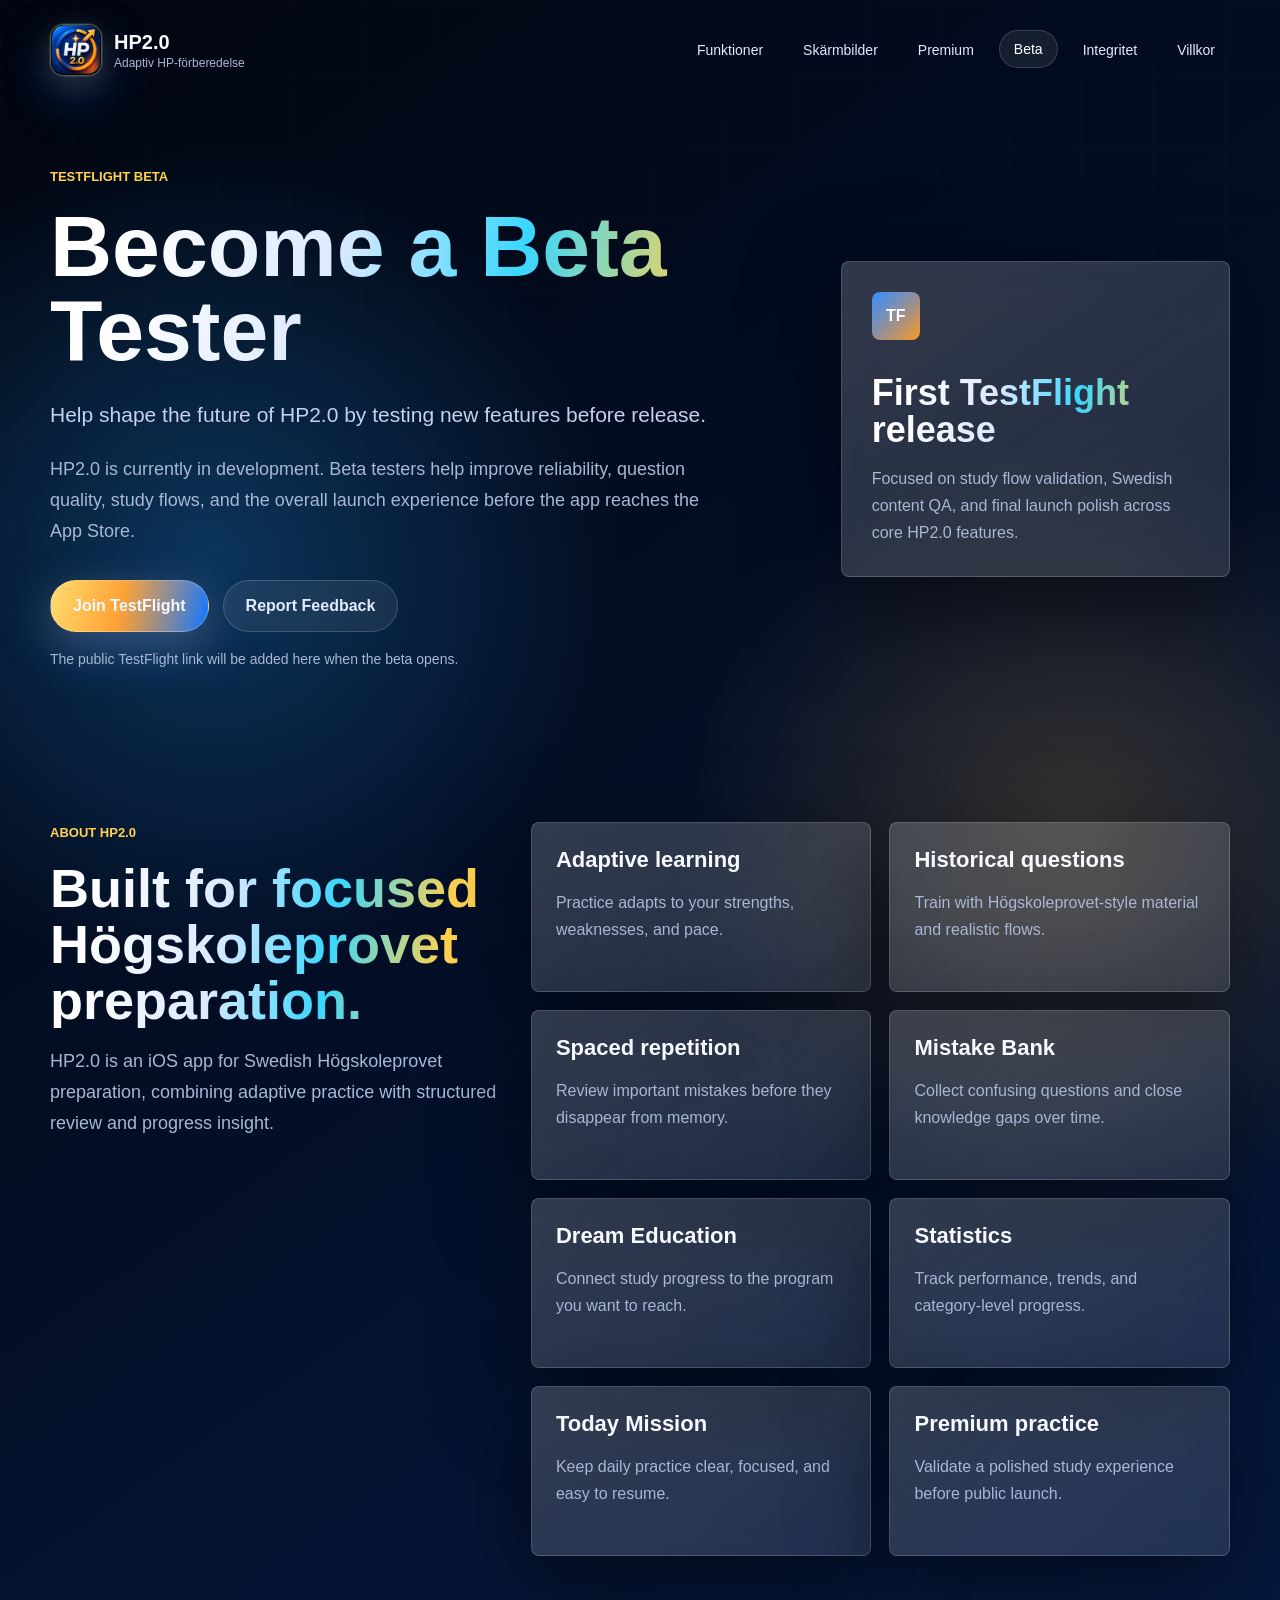
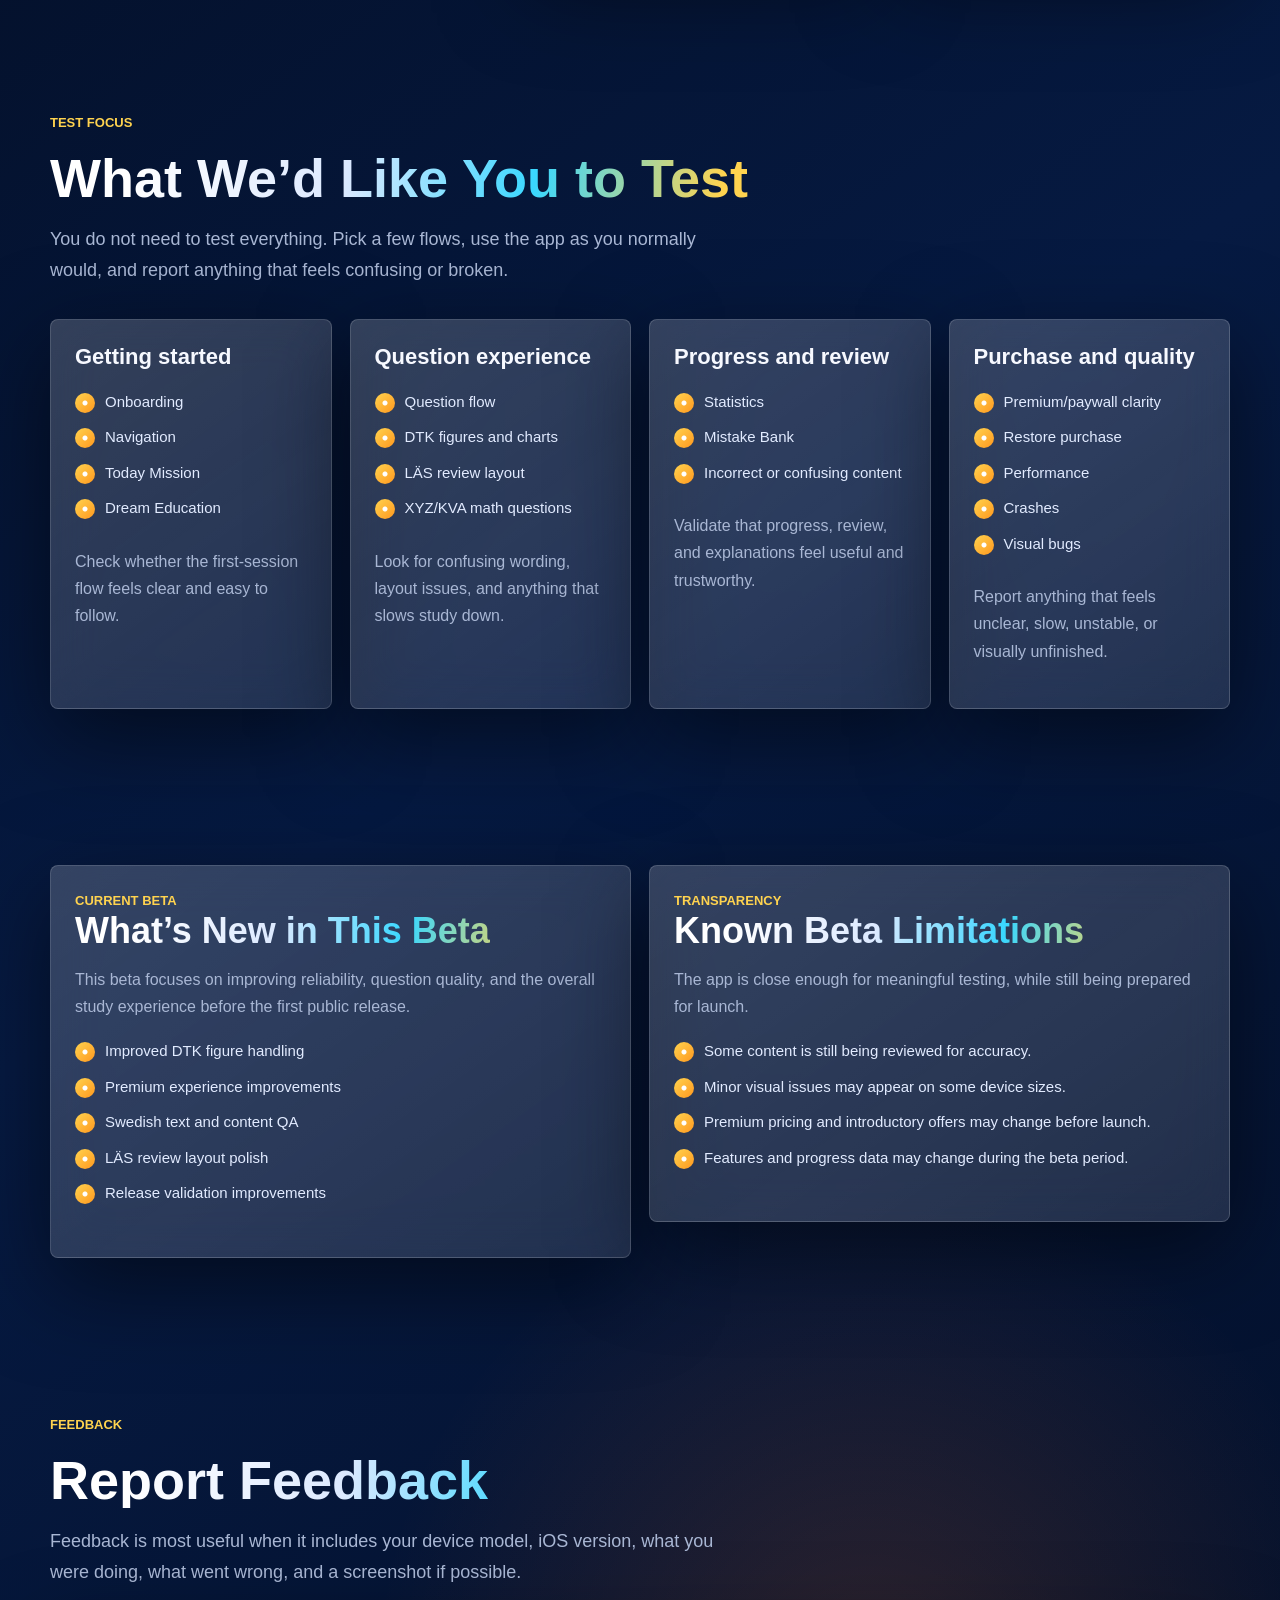
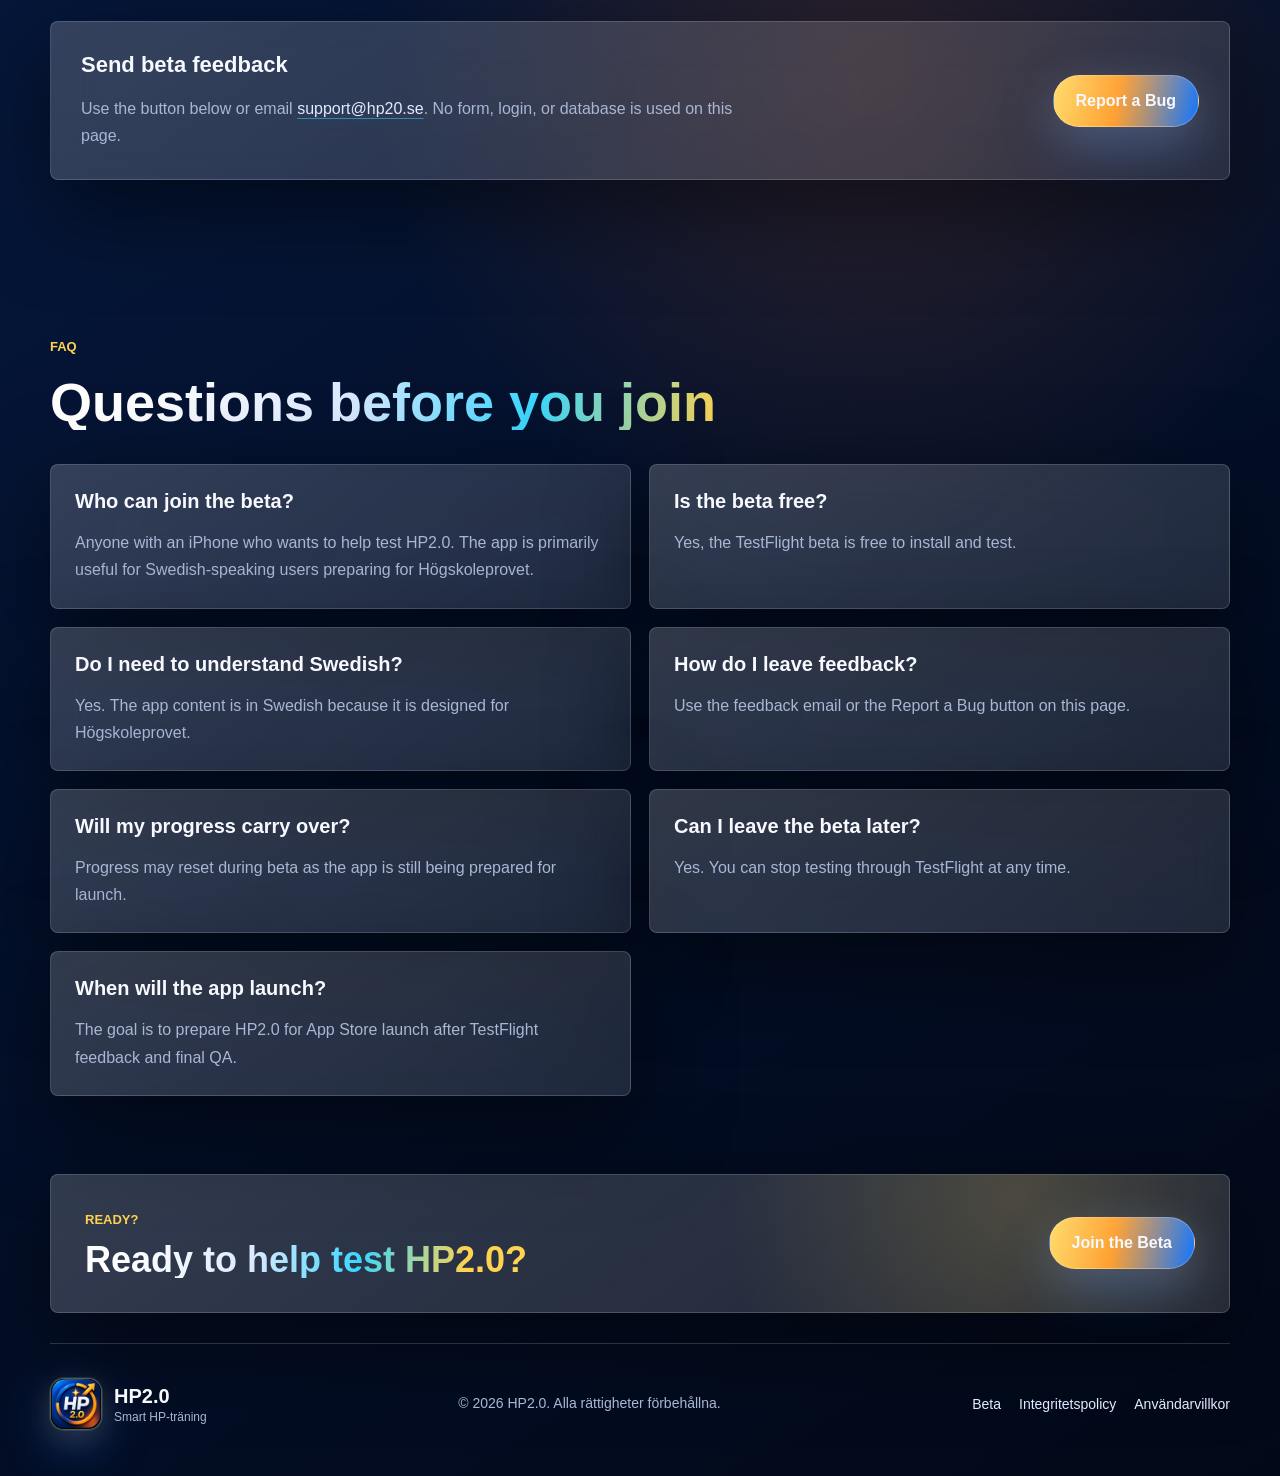
==== beta.html @ a23017c3 "Add beta tester hub page" ====
<!DOCTYPE html>
<html lang="en">
<head>
  <meta charset="UTF-8" />
  <meta name="viewport" content="width=device-width, initial-scale=1.0" />
  <meta name="description" content="Join the HP2.0 TestFlight beta and help improve the Swedish Högskoleprovet practice experience before launch." />
  <meta property="og:title" content="HP2.0 Beta Tester Hub" />
  <meta property="og:description" content="Join the HP2.0 TestFlight beta and help improve the Swedish Högskoleprovet practice experience before launch." />
  <meta property="og:type" content="website" />
  <meta property="og:url" content="https://silviasliwa.github.io/hp20-website/beta.html" />
  <meta property="og:image" content="https://silviasliwa.github.io/hp20-website/app-icon.jpg" />
  <meta name="twitter:card" content="summary" />
  <meta name="twitter:title" content="HP2.0 Beta Tester Hub" />
  <meta name="twitter:description" content="Join the HP2.0 TestFlight beta and help improve the Swedish Högskoleprovet practice experience before launch." />
  <title>HP2.0 Beta Tester Hub</title>
  <link rel="icon" href="./app-icon.jpg" type="image/jpeg" />
  <link rel="apple-touch-icon" href="./app-icon.jpg" />
  <link rel="stylesheet" href="./style.css" />
</head>
<body>
  <header class="site-header">
    <a class="brand" href="./index.html" aria-label="HP2.0 home">
      <span class="brand-mark"><img src="./app-icon.jpg" alt="" /></span>
      <span>
        <strong>HP2.0</strong>
        <small>Adaptiv HP-förberedelse</small>
      </span>
    </a>

    <nav class="nav-links" aria-label="Primary navigation">
      <a href="./index.html#features">Funktioner</a>
      <a href="./index.html#screens">Skärmbilder</a>
      <a href="./index.html#premium">Premium</a>
      <a aria-current="page" href="./beta.html">Beta</a>
      <a href="./privacy.html">Integritet</a>
      <a href="./terms.html">Villkor</a>
    </nav>
  </header>

  <main class="beta-page">
    <section class="beta-hero section-shell">
      <div class="beta-hero-copy">
        <p class="eyebrow">TestFlight beta</p>
        <h1>Become a Beta Tester</h1>
        <p class="hero-lede">
          Help shape the future of HP2.0 by testing new features before release.
        </p>
        <p>
          HP2.0 is currently in development. Beta testers help improve reliability,
          question quality, study flows, and the overall launch experience before
          the app reaches the App Store.
        </p>

        <div class="hero-actions" aria-label="Beta tester actions">
          <!-- TODO: Replace with public TestFlight link -->
          <a class="button button-primary" href="#" aria-disabled="true" title="Public TestFlight link coming soon">Join TestFlight</a>
          <a class="button button-ghost" href="#feedback">Report Feedback</a>
        </div>
        <p class="placeholder-note">The public TestFlight link will be added here when the beta opens.</p>
      </div>

      <aside class="glass-card beta-status-card" aria-label="Beta status">
        <span class="card-icon">TF</span>
        <h2>First TestFlight release</h2>
        <p>
          Focused on study flow validation, Swedish content QA, and final launch
          polish across core HP2.0 features.
        </p>
      </aside>
    </section>

    <section class="section-shell section-block beta-split">
      <div class="section-heading">
        <p class="eyebrow">About HP2.0</p>
        <h2>Built for focused Högskoleprovet preparation.</h2>
        <p>
          HP2.0 is an iOS app for Swedish Högskoleprovet preparation, combining
          adaptive practice with structured review and progress insight.
        </p>
      </div>

      <div class="feature-grid beta-feature-grid" aria-label="HP2.0 features">
        <article class="glass-card beta-mini-card"><h3>Adaptive learning</h3><p>Practice adapts to your strengths, weaknesses, and pace.</p></article>
        <article class="glass-card beta-mini-card"><h3>Historical questions</h3><p>Train with Högskoleprovet-style material and realistic flows.</p></article>
        <article class="glass-card beta-mini-card"><h3>Spaced repetition</h3><p>Review important mistakes before they disappear from memory.</p></article>
        <article class="glass-card beta-mini-card"><h3>Mistake Bank</h3><p>Collect confusing questions and close knowledge gaps over time.</p></article>
        <article class="glass-card beta-mini-card"><h3>Dream Education</h3><p>Connect study progress to the program you want to reach.</p></article>
        <article class="glass-card beta-mini-card"><h3>Statistics</h3><p>Track performance, trends, and category-level progress.</p></article>
        <article class="glass-card beta-mini-card"><h3>Today Mission</h3><p>Keep daily practice clear, focused, and easy to resume.</p></article>
        <article class="glass-card beta-mini-card"><h3>Premium practice</h3><p>Validate a polished study experience before public launch.</p></article>
      </div>
    </section>

    <section class="section-shell section-block">
      <div class="section-heading">
        <p class="eyebrow">Test focus</p>
        <h2>What We’d Like You to Test</h2>
        <p>
          You do not need to test everything. Pick a few flows, use the app as
          you normally would, and report anything that feels confusing or broken.
        </p>
      </div>

      <div class="beta-test-grid">
        <article class="glass-card beta-test-card">
          <h3>Getting started</h3>
          <ul class="check-list beta-check-list">
            <li>Onboarding</li>
            <li>Navigation</li>
            <li>Today Mission</li>
            <li>Dream Education</li>
          </ul>
          <p>Check whether the first-session flow feels clear and easy to follow.</p>
        </article>

        <article class="glass-card beta-test-card">
          <h3>Question experience</h3>
          <ul class="check-list beta-check-list">
            <li>Question flow</li>
            <li>DTK figures and charts</li>
            <li>LÄS review layout</li>
            <li>XYZ/KVA math questions</li>
          </ul>
          <p>Look for confusing wording, layout issues, and anything that slows study down.</p>
        </article>

        <article class="glass-card beta-test-card">
          <h3>Progress and review</h3>
          <ul class="check-list beta-check-list">
            <li>Statistics</li>
            <li>Mistake Bank</li>
            <li>Incorrect or confusing content</li>
          </ul>
          <p>Validate that progress, review, and explanations feel useful and trustworthy.</p>
        </article>

        <article class="glass-card beta-test-card">
          <h3>Purchase and quality</h3>
          <ul class="check-list beta-check-list">
            <li>Premium/paywall clarity</li>
            <li>Restore purchase</li>
            <li>Performance</li>
            <li>Crashes</li>
            <li>Visual bugs</li>
          </ul>
          <p>Report anything that feels unclear, slow, unstable, or visually unfinished.</p>
        </article>
      </div>
    </section>

    <section class="section-shell section-block beta-info-grid">
      <article class="glass-card beta-info-card">
        <p class="eyebrow">Current beta</p>
        <h2>What’s New in This Beta</h2>
        <p>
          This beta focuses on improving reliability, question quality, and the
          overall study experience before the first public release.
        </p>
        <ul class="check-list beta-check-list">
          <li>Improved DTK figure handling</li>
          <li>Premium experience improvements</li>
          <li>Swedish text and content QA</li>
          <li>LÄS review layout polish</li>
          <li>Release validation improvements</li>
        </ul>
      </article>

      <article class="glass-card beta-info-card">
        <p class="eyebrow">Transparency</p>
        <h2>Known Beta Limitations</h2>
        <p>
          The app is close enough for meaningful testing, while still being
          prepared for launch.
        </p>
        <ul class="check-list beta-check-list">
          <li>Some content is still being reviewed for accuracy.</li>
          <li>Minor visual issues may appear on some device sizes.</li>
          <li>Premium pricing and introductory offers may change before launch.</li>
          <li>Features and progress data may change during the beta period.</li>
        </ul>
      </article>
    </section>

    <section id="feedback" class="section-shell section-block beta-feedback">
      <div class="section-heading">
        <p class="eyebrow">Feedback</p>
        <h2>Report Feedback</h2>
        <p>
          Feedback is most useful when it includes your device model, iOS version,
          what you were doing, what went wrong, and a screenshot if possible.
        </p>
      </div>

      <article class="glass-card beta-feedback-card">
        <div>
          <h3>Send beta feedback</h3>
          <p>
            Use the button below or email <a href="mailto:support@hp20.se">support@hp20.se</a>.
            No form, login, or database is used on this page.
          </p>
        </div>
        <a class="button button-primary" href="mailto:support@hp20.se?subject=HP2.0%20Beta%20Feedback">Report a Bug</a>
      </article>
    </section>

    <section class="section-shell section-block">
      <div class="section-heading">
        <p class="eyebrow">FAQ</p>
        <h2>Questions before you join</h2>
      </div>

      <div class="faq-grid">
        <article class="glass-card faq-card"><h3>Who can join the beta?</h3><p>Anyone with an iPhone who wants to help test HP2.0. The app is primarily useful for Swedish-speaking users preparing for Högskoleprovet.</p></article>
        <article class="glass-card faq-card"><h3>Is the beta free?</h3><p>Yes, the TestFlight beta is free to install and test.</p></article>
        <article class="glass-card faq-card"><h3>Do I need to understand Swedish?</h3><p>Yes. The app content is in Swedish because it is designed for Högskoleprovet.</p></article>
        <article class="glass-card faq-card"><h3>How do I leave feedback?</h3><p>Use the feedback email or the Report a Bug button on this page.</p></article>
        <article class="glass-card faq-card"><h3>Will my progress carry over?</h3><p>Progress may reset during beta as the app is still being prepared for launch.</p></article>
        <article class="glass-card faq-card"><h3>Can I leave the beta later?</h3><p>Yes. You can stop testing through TestFlight at any time.</p></article>
        <article class="glass-card faq-card"><h3>When will the app launch?</h3><p>The goal is to prepare HP2.0 for App Store launch after TestFlight feedback and final QA.</p></article>
      </div>
    </section>

    <section class="section-shell section-block beta-final-cta">
      <div>
        <p class="eyebrow">Ready?</p>
        <h2>Ready to help test HP2.0?</h2>
      </div>
      <!-- TODO: Replace with public TestFlight link -->
      <a class="button button-primary" href="#" aria-disabled="true" title="Public TestFlight link coming soon">Join the Beta</a>
    </section>
  </main>

  <footer class="site-footer">
    <a class="brand footer-brand" href="./index.html" aria-label="HP2.0 home">
      <span class="brand-mark"><img src="./app-icon.jpg" alt="" /></span>
      <span>
        <strong>HP2.0</strong>
        <small>Smart HP-träning</small>
      </span>
    </a>
    <p>&copy; 2026 HP2.0. Alla rättigheter förbehållna.</p>
    <nav aria-label="Footer links">
      <a aria-current="page" href="./beta.html">Beta</a>
      <a href="./privacy.html">Integritetspolicy</a>
      <a href="./terms.html">Användarvillkor</a>
    </nav>
  </footer>
</body>
</html>
---- style.css ----
:root {
  color-scheme: dark;
  --bg: #030817;
  --bg-deep: #01030a;
  --panel: rgba(255, 255, 255, 0.075);
  --panel-strong: rgba(255, 255, 255, 0.12);
  --stroke: rgba(255, 255, 255, 0.16);
  --stroke-strong: rgba(255, 255, 255, 0.28);
  --text: #f7f9ff;
  --muted: #a9b7d4;
  --soft: #e2ebff;
  --cyan: #39d7ff;
  --blue: #0f73ff;
  --blue-deep: #063a93;
  --gold: #ffd34f;
  --orange: #ff981f;
  --amber: #ffbd3d;
  --shadow: 0 28px 90px rgba(0, 0, 0, 0.5);
  --radius: 8px;
  --max-width: 1180px;
}

* {
  box-sizing: border-box;
}

html {
  scroll-behavior: smooth;
}

body {
  min-height: 100vh;
  margin: 0;
  overflow-x: hidden;
  color: var(--text);
  font-family: -apple-system, BlinkMacSystemFont, "SF Pro Display", "SF Pro Text", "Segoe UI", sans-serif;
  background:
    radial-gradient(circle at 16% 12%, rgba(38, 164, 255, 0.28), transparent 26rem),
    radial-gradient(circle at 84% 18%, rgba(255, 189, 61, 0.2), transparent 25rem),
    radial-gradient(circle at 68% 70%, rgba(255, 115, 25, 0.16), transparent 31rem),
    linear-gradient(145deg, #01050f, #061a42 48%, #020817);
}

body::before {
  position: fixed;
  inset: 0;
  z-index: -1;
  pointer-events: none;
  content: "";
  background-image:
    linear-gradient(rgba(255, 255, 255, 0.035) 1px, transparent 1px),
    linear-gradient(90deg, rgba(255, 255, 255, 0.035) 1px, transparent 1px);
  background-size: 72px 72px;
  mask-image: linear-gradient(to bottom, rgba(0, 0, 0, 0.55), transparent 72%);
}

a {
  color: inherit;
  text-decoration: none;
}

p {
  color: var(--muted);
  line-height: 1.7;
}

.site-header,
.site-footer,
.section-shell {
  width: min(calc(100% - 40px), var(--max-width));
  margin-inline: auto;
}

.site-header {
  display: flex;
  align-items: center;
  justify-content: space-between;
  gap: 24px;
  padding: 24px 0 34px;
}

.brand {
  display: inline-flex;
  align-items: center;
  gap: 12px;
  min-width: max-content;
}

.brand-mark {
  width: 52px;
  height: 52px;
  overflow: hidden;
  border: 1px solid rgba(255, 211, 79, 0.36);
  border-radius: 14px;
  background: #05122a;
  box-shadow:
    0 0 0 1px rgba(57, 215, 255, 0.16),
    0 18px 48px rgba(15, 115, 255, 0.34),
    0 8px 28px rgba(255, 152, 31, 0.2);
}

.brand-mark img {
  display: block;
  width: 100%;
  height: 100%;
  object-fit: cover;
}

.brand strong,
.brand small {
  display: block;
}

.brand strong {
  font-size: 20px;
}

.brand small {
  margin-top: 2px;
  color: var(--muted);
  font-size: 12px;
}

.nav-links {
  display: flex;
  align-items: center;
  justify-content: flex-end;
  gap: 10px;
  flex-wrap: wrap;
}

.nav-links a {
  border: 1px solid transparent;
  border-radius: 999px;
  padding: 10px 14px;
  color: var(--soft);
  font-size: 14px;
  transition: color 180ms ease, background 180ms ease, border-color 180ms ease, transform 180ms ease;
}

.nav-links a:hover,
.nav-links a:focus-visible,
.nav-links a[aria-current="page"] {
  border-color: var(--stroke);
  color: white;
  background: rgba(255, 255, 255, 0.08);
  transform: translateY(-1px);
}

.hero {
  display: grid;
  min-height: 680px;
  grid-template-columns: minmax(0, 1fr) minmax(420px, 0.92fr);
  gap: 64px;
  align-items: center;
  padding: 44px 0 70px;
}

.eyebrow {
  margin: 0 0 16px;
  color: var(--gold);
  font-size: 13px;
  font-weight: 800;
  letter-spacing: 0;
  text-transform: uppercase;
}

h1,
h2,
h3 {
  margin: 0;
  letter-spacing: 0;
}

h1 {
  max-width: 760px;
  font-size: 86px;
  line-height: 0.98;
}

h2 {
  font-size: 54px;
  line-height: 1.04;
}

h3 {
  font-size: 22px;
  line-height: 1.2;
}

.hero h1,
.section-heading h2,
.pricing-copy h2,
.legal-page h1 {
  background: linear-gradient(100deg, #ffffff 10%, #dce9ff 38%, #39d7ff 62%, #ffd34f 86%);
  -webkit-background-clip: text;
  background-clip: text;
  color: transparent;
}

.hero-lede {
  max-width: 660px;
  margin: 24px 0 0;
  color: #c5d1ee;
  font-size: 21px;
}

.hero-actions {
  display: flex;
  flex-wrap: wrap;
  gap: 14px;
  margin: 34px 0;
}

.button {
  display: inline-flex;
  min-height: 52px;
  align-items: center;
  justify-content: center;
  border-radius: 999px;
  padding: 15px 22px;
  font-weight: 800;
  transition: transform 180ms ease, border-color 180ms ease, box-shadow 180ms ease, background 180ms ease;
}

.button:hover,
.button:focus-visible {
  transform: translateY(-2px);
}

.button-primary {
  border: 1px solid rgba(255, 255, 255, 0.24);
  background:
    linear-gradient(135deg, rgba(255, 255, 255, 0.18), transparent),
    linear-gradient(100deg, var(--gold), var(--orange) 44%, var(--blue));
  box-shadow:
    0 18px 52px rgba(15, 115, 255, 0.36),
    0 12px 42px rgba(255, 152, 31, 0.24);
}

.button-primary:hover,
.button-primary:focus-visible {
  box-shadow:
    0 22px 62px rgba(15, 115, 255, 0.48),
    0 14px 48px rgba(255, 152, 31, 0.34);
}

.button-ghost {
  border: 1px solid var(--stroke);
  background: rgba(255, 255, 255, 0.07);
  color: var(--soft);
}

.button-ghost:hover,
.button-ghost:focus-visible {
  border-color: var(--stroke-strong);
  background: rgba(255, 255, 255, 0.11);
}

.full-width {
  width: 100%;
}

.hero-metrics {
  display: grid;
  max-width: 560px;
  grid-template-columns: repeat(3, 1fr);
  gap: 12px;
  margin: 0;
}

.hero-metrics div,
.glass-card,
.screenshot-card {
  border: 1px solid var(--stroke);
  background:
    linear-gradient(145deg, rgba(255, 255, 255, 0.12), rgba(255, 255, 255, 0.045)),
    var(--panel);
  box-shadow: var(--shadow);
  backdrop-filter: blur(24px);
  -webkit-backdrop-filter: blur(24px);
}

.hero-metrics div {
  border-radius: var(--radius);
  padding: 16px;
}

.hero-metrics dt {
  font-size: 26px;
  font-weight: 900;
}

.hero-metrics dd {
  margin: 4px 0 0;
  color: var(--muted);
  font-size: 13px;
}

.hero-device {
  position: relative;
  display: grid;
  min-height: 610px;
  place-items: center;
}

.phone-frame {
  position: absolute;
  border: 1px solid rgba(255, 255, 255, 0.25);
  border-radius: 44px;
  padding: 12px;
  background:
    linear-gradient(145deg, rgba(255, 255, 255, 0.24), rgba(255, 255, 255, 0.04)),
    #060a15;
  box-shadow:
    inset 0 0 0 1px rgba(255, 255, 255, 0.06),
    0 35px 100px rgba(0, 0, 0, 0.56);
}

.phone-frame::before {
  position: absolute;
  top: 11px;
  left: 50%;
  width: 72px;
  height: 20px;
  border-radius: 0 0 16px 16px;
  content: "";
  background: #050814;
  transform: translateX(-50%);
  z-index: 4;
}

.phone-frame::after {
  position: absolute;
  inset: 13px;
  border-radius: 34px;
  pointer-events: none;
  content: "";
  background:
    linear-gradient(118deg, rgba(255, 255, 255, 0.24), transparent 26%),
    linear-gradient(to bottom, rgba(255, 255, 255, 0.08), transparent 34%);
  mix-blend-mode: screen;
  opacity: 0.42;
  z-index: 3;
}

.phone-main {
  width: 292px;
  height: 574px;
  z-index: 3;
}

.phone-left,
.phone-right {
  width: 210px;
  height: 430px;
  opacity: 0.82;
  z-index: 2;
}

.phone-left {
  transform: translate(-195px, 30px) rotate(-8deg);
}

.phone-right {
  transform: translate(195px, 42px) rotate(8deg);
}

.phone-screen {
  position: relative;
  height: 100%;
  overflow: hidden;
  border-radius: 34px;
  padding: 42px 18px 18px;
  background:
    radial-gradient(circle at 78% 12%, rgba(57, 215, 255, 0.3), transparent 34%),
    radial-gradient(circle at 80% 64%, rgba(255, 152, 31, 0.24), transparent 38%),
    linear-gradient(180deg, #0c2f76, #05122b 78%);
}

.app-render {
  display: flex;
  flex-direction: column;
  gap: 12px;
  color: white;
  font-size: 13px;
}

.phone-left .app-render,
.phone-right .app-render {
  gap: 7px;
  border-radius: 28px;
  padding: 32px 11px 12px;
  font-size: 10px;
}

.render-status,
.render-topline {
  display: flex;
  align-items: center;
  justify-content: space-between;
  color: rgba(255, 255, 255, 0.84);
  font-size: 11px;
  font-weight: 800;
}

.phone-left .render-status,
.phone-right .render-status,
.phone-left .render-topline,
.phone-right .render-topline {
  font-size: 8px;
}

.render-topline {
  align-items: flex-start;
  margin-top: 2px;
}

.render-topline span,
.mission-render p,
.dream-render span,
.countdown-render span,
.score-render span {
  color: #94a8ff;
  font-size: 11px;
  font-weight: 900;
  text-transform: uppercase;
}

.render-topline strong {
  font-size: 15px;
}

.mission-render,
.dream-render,
.countdown-render,
.progress-render-grid article,
.quiz-card,
.answer-stack span,
.mini-stat-row span,
.score-render,
.performance-stack span {
  border: 1px solid rgba(255, 255, 255, 0.18);
  background:
    linear-gradient(145deg, rgba(255, 255, 255, 0.17), rgba(255, 255, 255, 0.06)),
    rgba(5, 15, 39, 0.74);
  box-shadow: 0 15px 32px rgba(0, 0, 0, 0.2);
}

.mission-render {
  padding: 16px;
  border-radius: 24px;
  background:
    radial-gradient(circle at 82% 14%, rgba(255, 211, 79, 0.4), transparent 28%),
    linear-gradient(145deg, rgba(72, 88, 255, 0.78), rgba(10, 32, 92, 0.9));
}

.mission-render p,
.mission-render h2,
.mission-render small {
  margin: 0;
}

.mission-render h2 {
  margin-top: 8px;
  color: white;
  font-size: 22px;
  line-height: 1.08;
}

.mission-render small,
.score-render small {
  color: rgba(255, 255, 255, 0.72);
  font-weight: 800;
}

.render-progress {
  height: 8px;
  overflow: hidden;
  border-radius: 999px;
  background: rgba(255, 255, 255, 0.18);
}

.mission-render .render-progress {
  margin: 18px 0 9px;
}

.render-progress span {
  display: block;
  height: 100%;
  border-radius: inherit;
  background: linear-gradient(90deg, var(--gold), var(--orange), var(--cyan));
  box-shadow: 0 0 18px rgba(57, 215, 255, 0.42);
}

.dream-render,
.countdown-render {
  display: grid;
  gap: 5px;
  border-radius: 18px;
  padding: 13px;
}

.dream-render strong,
.countdown-render strong {
  font-size: 16px;
}

.dream-render em {
  color: var(--gold);
  font-size: 12px;
  font-style: normal;
  font-weight: 900;
}

.progress-render-grid {
  display: grid;
  grid-template-columns: 1fr 1fr;
  gap: 10px;
}

.progress-render-grid article {
  display: grid;
  gap: 4px;
  border-radius: 18px;
  padding: 13px;
}

.progress-render-grid strong {
  font-size: 22px;
}

.progress-render-grid span {
  color: rgba(255, 255, 255, 0.7);
  font-size: 10px;
  font-weight: 800;
}

.quiz-render {
  background:
    radial-gradient(circle at 72% 8%, rgba(255, 211, 79, 0.22), transparent 28%),
    linear-gradient(180deg, #2538b8, #081637 64%);
}

.quiz-hero {
  display: grid;
  gap: 4px;
  border-radius: 18px;
  padding: 12px;
  background: linear-gradient(135deg, #354cff, #7b43ff 62%, #12c9ff);
  box-shadow: 0 18px 34px rgba(22, 62, 255, 0.36);
}

.quiz-hero span {
  color: rgba(255, 255, 255, 0.72);
  font-size: 10px;
  font-weight: 900;
  text-transform: uppercase;
}

.quiz-hero strong {
  font-size: 16px;
}

.quiz-card {
  display: grid;
  gap: 7px;
  border-radius: 18px;
  padding: 11px;
  color: #101827;
  background: rgba(255, 255, 255, 0.94);
}

.quiz-card p {
  margin: 0;
  color: #536079;
  font-size: 10px;
  line-height: 1.35;
}

.quiz-card strong {
  font-size: 17px;
}

.answer-stack {
  display: grid;
  gap: 6px;
}

.answer-stack span {
  border-radius: 14px;
  padding: 7px 10px;
  color: #16203c;
  background: rgba(255, 255, 255, 0.96);
  font-weight: 900;
}

.answer-stack span:nth-child(2) {
  border-color: rgba(57, 215, 255, 0.6);
  color: white;
  background: linear-gradient(100deg, var(--blue), #7a5cff);
}

.mini-stat-row {
  display: grid;
  grid-template-columns: repeat(3, 1fr);
  gap: 6px;
}

.mini-stat-row span {
  display: grid;
  gap: 2px;
  border-radius: 12px;
  padding: 6px 5px;
  color: rgba(255, 255, 255, 0.68);
  text-align: center;
  font-size: 8px;
  font-weight: 800;
}

.mini-stat-row strong {
  color: white;
  font-size: 11px;
}

.stats-render {
  background:
    radial-gradient(circle at 72% 10%, rgba(57, 215, 255, 0.28), transparent 30%),
    linear-gradient(180deg, #111a45, #071126 70%);
}

.score-render {
  display: grid;
  gap: 4px;
  border-radius: 18px;
  padding: 13px;
}

.score-render strong {
  color: var(--gold);
  font-size: 32px;
  line-height: 1;
}

.chart-render {
  display: flex;
  height: 112px;
  align-items: end;
  gap: 8px;
  border: 1px solid rgba(255, 255, 255, 0.16);
  border-radius: 18px;
  padding: 14px 12px;
  background: rgba(255, 255, 255, 0.08);
}

.chart-render span {
  flex: 1;
  min-height: 22px;
  border-radius: 999px 999px 4px 4px;
  background: linear-gradient(to top, var(--blue), var(--cyan));
  box-shadow: 0 0 18px rgba(57, 215, 255, 0.26);
}

.chart-render span:nth-child(even) {
  background: linear-gradient(to top, var(--orange), var(--gold));
}

.performance-stack {
  display: grid;
  gap: 8px;
}

.performance-stack span {
  display: flex;
  align-items: center;
  justify-content: space-between;
  border-radius: 14px;
  padding: 9px 10px;
  color: rgba(255, 255, 255, 0.74);
  font-weight: 900;
}

.performance-stack strong {
  color: white;
}

.section-block {
  padding: 78px 0;
}

.section-heading {
  max-width: 780px;
  margin-bottom: 34px;
}

.section-heading p:not(.eyebrow),
.pricing-copy p {
  max-width: 680px;
  margin: 18px 0 0;
  font-size: 18px;
}

.feature-grid {
  display: grid;
  grid-template-columns: repeat(4, 1fr);
  gap: 18px;
}

.glass-card {
  border-radius: var(--radius);
  transition: transform 180ms ease, border-color 180ms ease, background 180ms ease;
}

.glass-card:hover {
  border-color: var(--stroke-strong);
  background:
    linear-gradient(145deg, rgba(255, 255, 255, 0.16), rgba(255, 255, 255, 0.055)),
    var(--panel-strong);
  transform: translateY(-5px);
}

.feature-card {
  min-height: 250px;
  padding: 24px;
}

.card-icon {
  display: grid;
  width: 48px;
  height: 48px;
  place-items: center;
  margin-bottom: 34px;
  border-radius: var(--radius);
  color: white;
  font-weight: 900;
  background:
    linear-gradient(135deg, rgba(255, 255, 255, 0.18), transparent),
    linear-gradient(135deg, var(--blue), var(--orange));
}

.feature-card p {
  margin-bottom: 0;
}

.split-section {
  display: grid;
  grid-template-columns: 0.85fr 1.15fr;
  gap: 34px;
  align-items: center;
}

.screenshot-grid {
  display: grid;
  grid-template-columns: repeat(3, 1fr);
  gap: 16px;
  align-items: end;
}

.screenshot-card {
  display: grid;
  gap: 16px;
  margin: 0;
  border-radius: var(--radius);
  padding: 14px 14px 18px;
  background:
    radial-gradient(circle at 55% 12%, rgba(57, 215, 255, 0.28), transparent 42%),
    linear-gradient(160deg, rgba(255, 255, 255, 0.13), rgba(255, 255, 255, 0.04));
  overflow: hidden;
}

.screenshot-card img {
  display: block;
  width: 100%;
  height: auto;
  border: 1px solid rgba(255, 255, 255, 0.16);
  border-radius: 28px;
  box-shadow:
    0 18px 58px rgba(0, 0, 0, 0.42),
    0 0 0 1px rgba(57, 215, 255, 0.1);
}

.screenshot-card figcaption {
  color: var(--soft);
  font-weight: 900;
}

.screenshot-card.tall {
  background:
    radial-gradient(circle at 50% 18%, rgba(255, 189, 61, 0.24), transparent 42%),
    linear-gradient(160deg, rgba(255, 255, 255, 0.15), rgba(255, 255, 255, 0.04));
  transform: translateY(-24px);
}

.pricing-section {
  display: grid;
  grid-template-columns: minmax(0, 0.95fr) minmax(340px, 0.62fr);
  gap: 36px;
  align-items: center;
}

.pricing-card {
  padding: 30px;
}

.pricing-header {
  display: flex;
  align-items: center;
  justify-content: space-between;
  gap: 16px;
  color: var(--soft);
}

.pricing-header span {
  font-weight: 900;
}

.pricing-header strong {
  border: 1px solid rgba(255, 211, 79, 0.34);
  border-radius: 999px;
  padding: 8px 12px;
  color: var(--gold);
  background: rgba(255, 211, 79, 0.1);
  font-size: 12px;
}

.price {
  margin: 28px 0;
  color: white;
  font-size: 64px;
  font-weight: 900;
  line-height: 0.96;
}

.check-list {
  display: grid;
  gap: 13px;
  margin: 0 0 28px;
  padding: 0;
  list-style: none;
}

.check-list li {
  position: relative;
  padding-left: 30px;
  color: var(--soft);
  line-height: 1.5;
}

.check-list li::before {
  position: absolute;
  left: 0;
  top: 2px;
  display: grid;
  width: 20px;
  height: 20px;
  place-items: center;
  border-radius: 50%;
  content: "";
  background:
    radial-gradient(circle at center, white 0 2px, transparent 3px),
    linear-gradient(135deg, var(--gold), var(--orange));
}

.site-footer {
  display: grid;
  grid-template-columns: auto 1fr auto;
  gap: 24px;
  align-items: center;
  padding: 34px 0 46px;
  border-top: 1px solid var(--stroke);
}

.site-footer p {
  margin: 0;
  text-align: center;
  font-size: 14px;
}

.site-footer nav {
  display: flex;
  gap: 18px;
  flex-wrap: wrap;
  justify-content: flex-end;
}

.site-footer a:not(.brand) {
  color: var(--soft);
  font-size: 14px;
}

.site-footer a:hover,
.site-footer a:focus-visible {
  color: white;
}

.legal-page {
  max-width: 900px;
  padding: 54px 0 80px;
}

.legal-page h1 {
  font-size: 72px;
  line-height: 1;
}

.legal-updated {
  margin: 18px 0 28px;
}

.legal-card {
  padding: 42px;
}

.legal-card h2 {
  margin-top: 34px;
  color: white;
  font-size: 24px;
}

.legal-card h2:first-child {
  margin-top: 0;
}

.legal-card p {
  margin: 12px 0 0;
}

.beta-page h1,
.beta-page h2 {
  background: linear-gradient(100deg, #ffffff 10%, #dce9ff 38%, #39d7ff 62%, #ffd34f 86%);
  -webkit-background-clip: text;
  background-clip: text;
  color: transparent;
}

.beta-hero {
  display: grid;
  grid-template-columns: minmax(0, 1fr) minmax(320px, 0.52fr);
  gap: 42px;
  align-items: center;
  padding: 56px 0 72px;
}

.beta-hero-copy > p:not(.eyebrow):not(.hero-lede):not(.placeholder-note) {
  max-width: 680px;
  margin: 22px 0 0;
  font-size: 18px;
}

.placeholder-note {
  max-width: 520px;
  margin: -18px 0 0;
  color: var(--muted);
  font-size: 14px;
}

.button[aria-disabled="true"] {
  cursor: not-allowed;
}

.button[aria-disabled="true"]:hover,
.button[aria-disabled="true"]:focus-visible {
  transform: none;
}

.beta-status-card {
  padding: 30px;
}

.beta-status-card h2,
.beta-info-card h2,
.beta-final-cta h2 {
  font-size: 36px;
}

.beta-status-card p {
  margin-bottom: 0;
}

.beta-split {
  display: grid;
  grid-template-columns: 0.78fr 1.22fr;
  gap: 34px;
  align-items: start;
}

.beta-feature-grid {
  grid-template-columns: repeat(2, 1fr);
}

.beta-mini-card,
.beta-test-card,
.beta-info-card,
.faq-card {
  padding: 24px;
}

.beta-mini-card {
  min-height: 170px;
}

.beta-mini-card p,
.beta-test-card p,
.beta-info-card p,
.faq-card p {
  margin-bottom: 0;
}

.beta-test-grid,
.beta-info-grid,
.faq-grid {
  display: grid;
  gap: 18px;
}

.beta-test-grid {
  grid-template-columns: repeat(4, 1fr);
}

.beta-test-card {
  min-height: 390px;
}

.beta-check-list {
  margin-top: 20px;
}

.beta-check-list li {
  font-size: 15px;
}

.beta-info-grid {
  grid-template-columns: repeat(2, 1fr);
  align-items: start;
}

.beta-feedback-card,
.beta-final-cta {
  display: flex;
  align-items: center;
  justify-content: space-between;
  gap: 24px;
}

.beta-feedback-card {
  padding: 30px;
}

.beta-feedback-card p {
  max-width: 680px;
  margin-bottom: 0;
}

.beta-feedback-card a:not(.button) {
  color: var(--soft);
  text-decoration: underline;
  text-decoration-color: rgba(57, 215, 255, 0.5);
  text-underline-offset: 4px;
}

.faq-grid {
  grid-template-columns: repeat(2, 1fr);
}

.faq-card h3 {
  font-size: 20px;
}

.beta-final-cta {
  margin-bottom: 30px;
  border: 1px solid var(--stroke);
  border-radius: var(--radius);
  padding: 34px;
  background:
    radial-gradient(circle at 82% 20%, rgba(255, 211, 79, 0.18), transparent 30%),
    linear-gradient(145deg, rgba(255, 255, 255, 0.12), rgba(255, 255, 255, 0.045)),
    var(--panel);
  box-shadow: var(--shadow);
}

.beta-final-cta .eyebrow {
  margin-bottom: 10px;
}

@media (max-width: 1020px) {
  .hero,
  .split-section,
  .pricing-section,
  .beta-hero,
  .beta-split,
  .beta-info-grid {
    grid-template-columns: 1fr;
  }

  .hero {
    gap: 24px;
    padding-top: 24px;
  }

  .hero-device {
    min-height: 560px;
  }

  .feature-grid {
    grid-template-columns: repeat(2, 1fr);
  }

  .beta-test-grid {
    grid-template-columns: repeat(2, 1fr);
  }

  .site-footer {
    grid-template-columns: 1fr;
    justify-items: start;
  }

  .site-footer p {
    text-align: left;
  }

  .site-footer nav {
    justify-content: flex-start;
  }
}

@media (max-width: 720px) {
  .site-header,
  .site-footer,
  .section-shell {
    width: min(calc(100% - 28px), var(--max-width));
  }

  .site-header {
    align-items: flex-start;
    flex-direction: column;
    padding-bottom: 18px;
  }

  .nav-links {
    justify-content: flex-start;
  }

  .nav-links a {
    padding: 9px 11px;
  }

  h1 {
    font-size: 54px;
  }

  h2 {
    font-size: 40px;
  }

  .hero {
    min-height: auto;
    padding-bottom: 42px;
  }

  .hero-lede {
    font-size: 18px;
  }

  .hero-actions,
  .button {
    width: 100%;
  }

  .hero-metrics,
  .feature-grid,
  .screenshot-grid,
  .beta-feature-grid,
  .beta-test-grid,
  .faq-grid {
    grid-template-columns: 1fr;
  }

  .hero-device {
    min-height: 520px;
    overflow: hidden;
  }

  .phone-left,
  .phone-right {
    display: none;
  }

  .phone-main {
    width: min(292px, calc(100% - 24px));
  }

  .section-block {
    padding: 52px 0;
  }

  .screenshot-card.tall {
    transform: none;
  }

  .pricing-section {
    gap: 22px;
  }

  .price {
    font-size: 46px;
  }

  .legal-page h1 {
    font-size: 52px;
  }

  .legal-card {
    padding: 24px;
  }

  .beta-hero {
    padding: 34px 0 52px;
  }

  .beta-status-card h2,
  .beta-info-card h2,
  .beta-final-cta h2 {
    font-size: 34px;
  }

  .beta-feedback-card,
  .beta-final-cta {
    align-items: stretch;
    flex-direction: column;
  }

  .beta-feedback-card .button,
  .beta-final-cta .button {
    width: 100%;
  }

  .beta-test-card {
    min-height: auto;
  }
}

@media (prefers-reduced-motion: reduce) {
  *,
  *::before,
  *::after {
    scroll-behavior: auto !important;
    transition-duration: 0.01ms !important;
    animation-duration: 0.01ms !important;
    animation-iteration-count: 1 !important;
  }
}
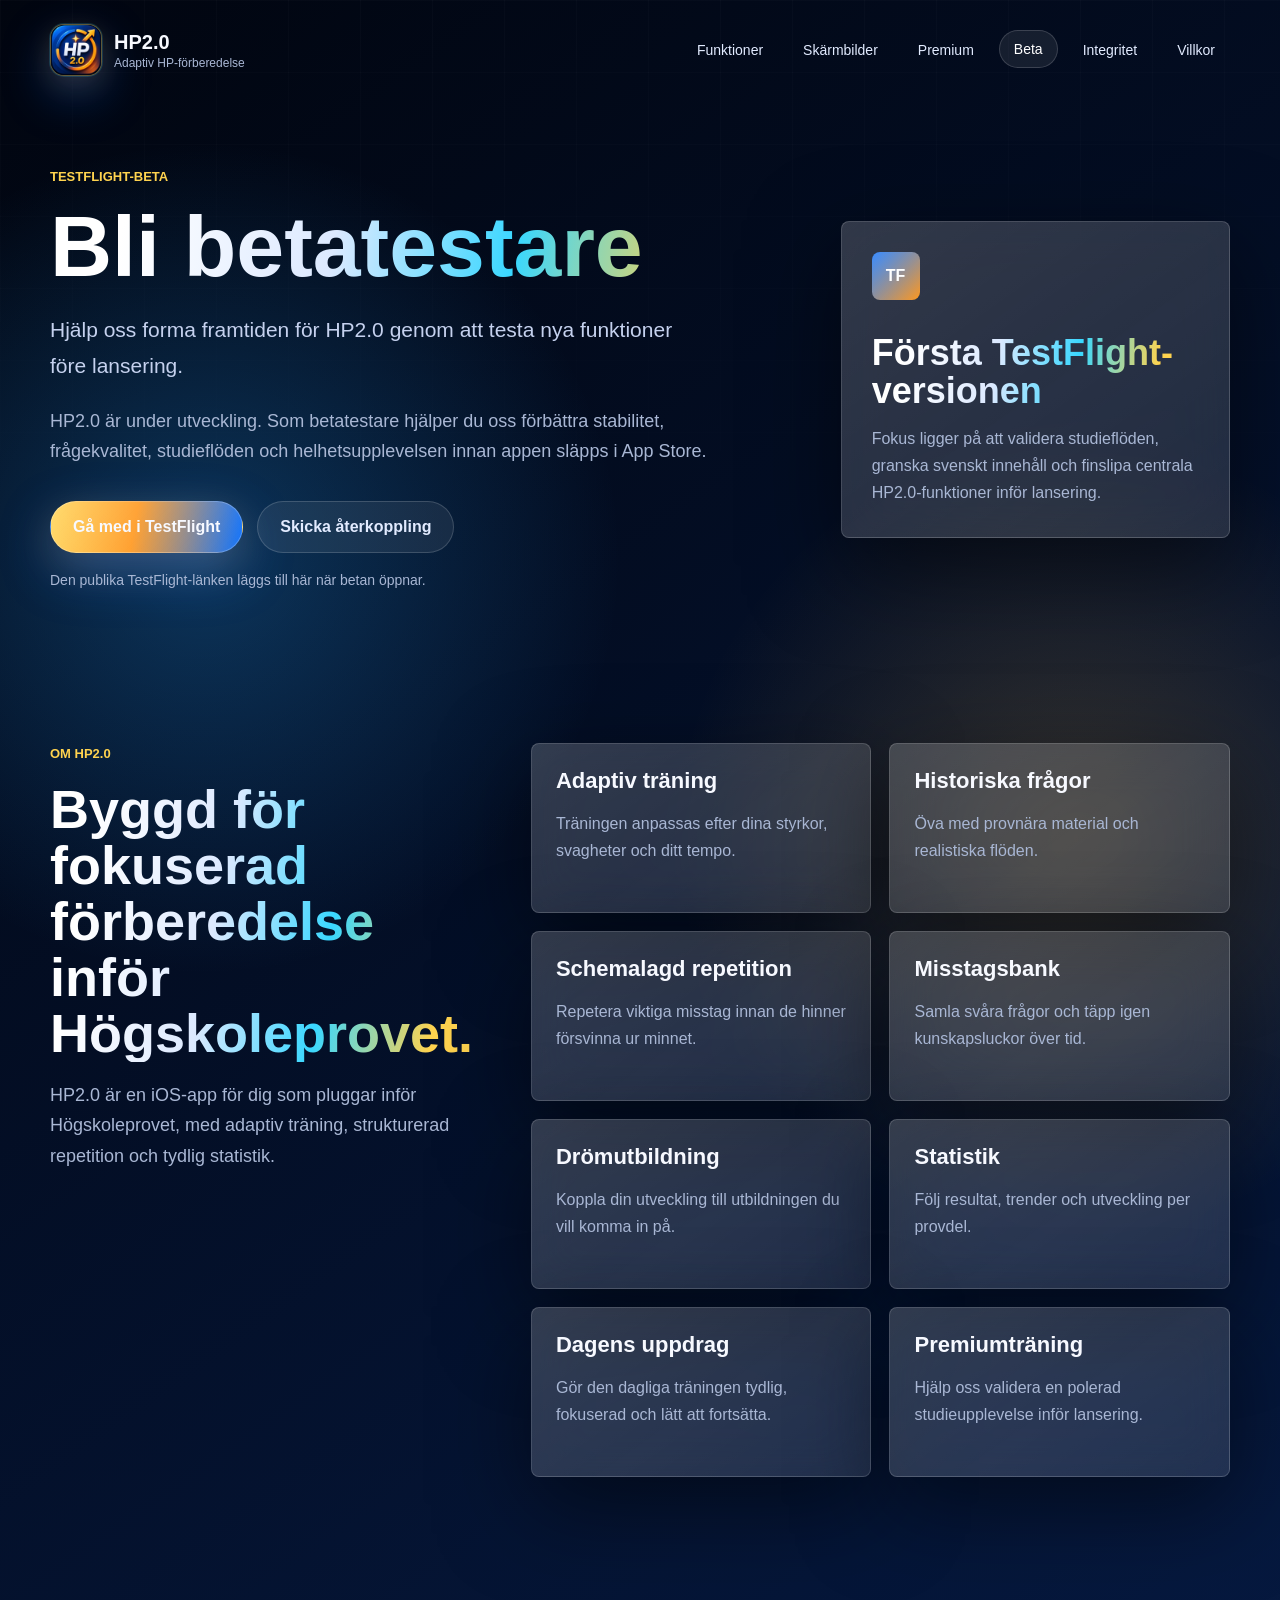
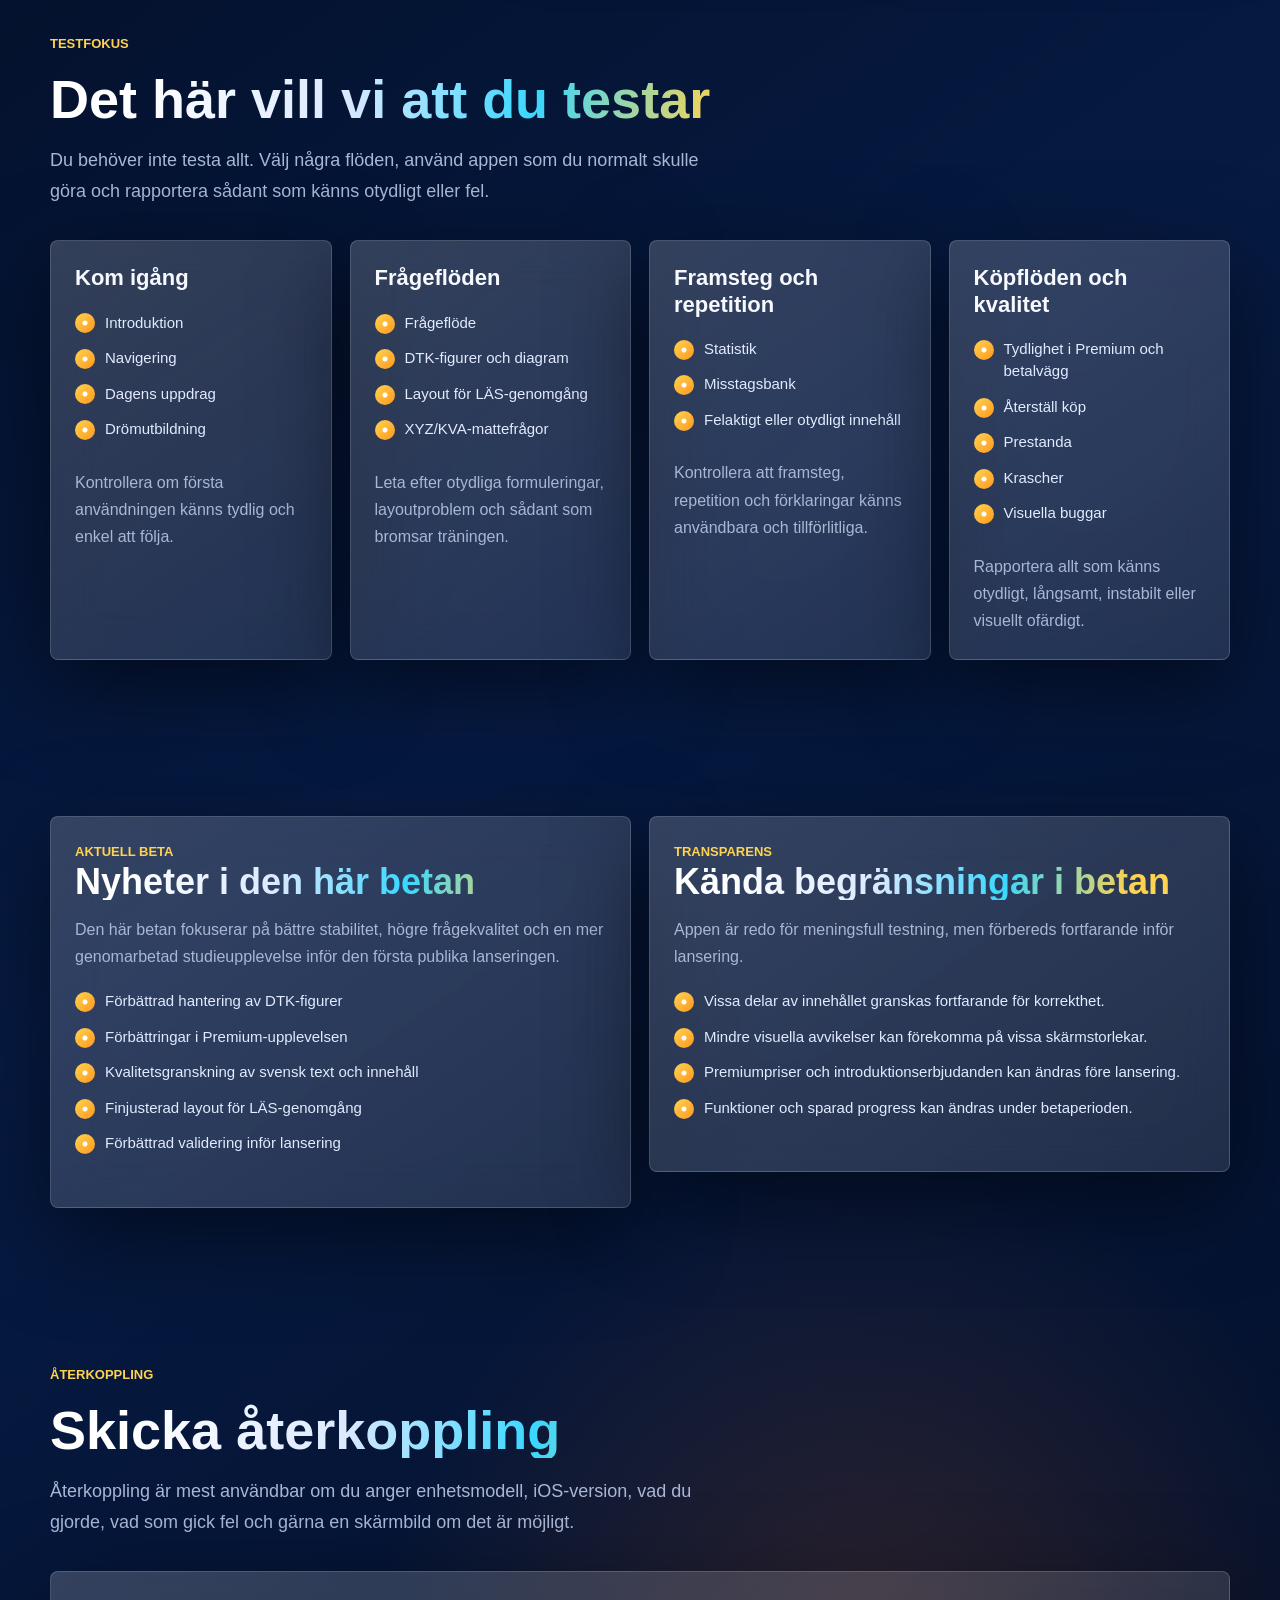
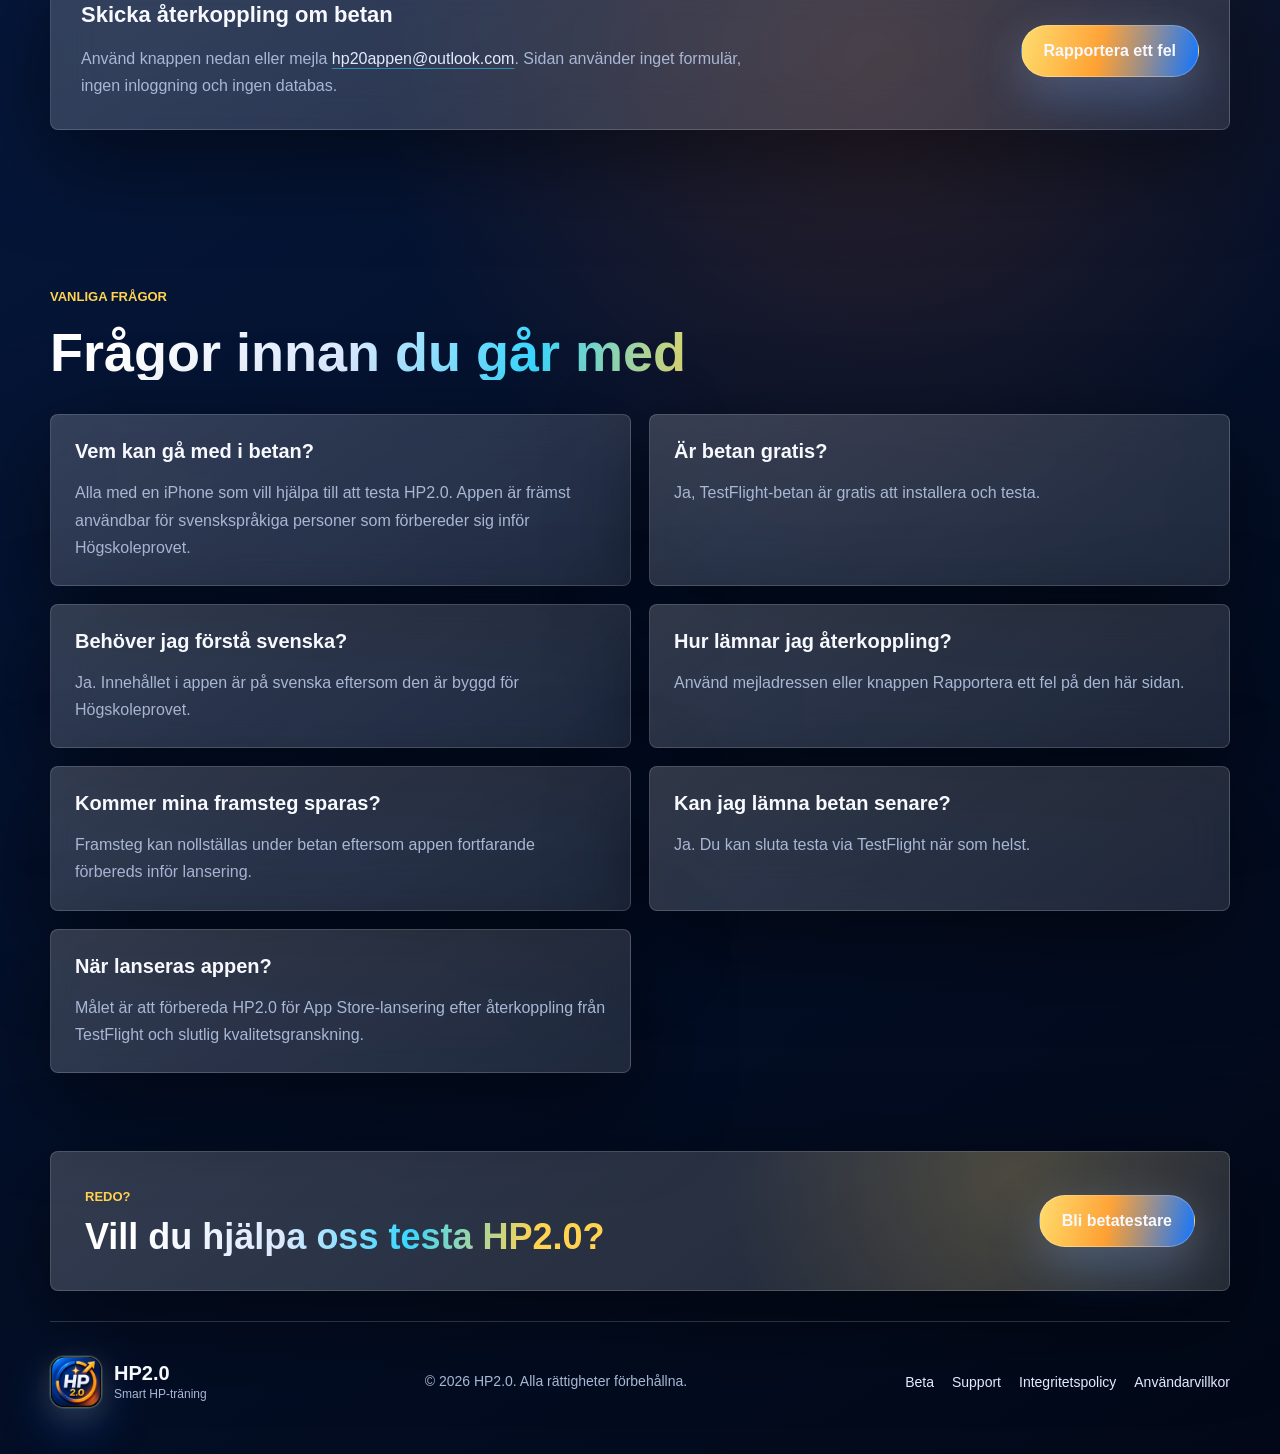
==== commit b5232888: "Localize website to Swedish and add official support email" ====
--- a/beta.html
+++ b/beta.html
@@ -1,25 +1,25 @@
 <!DOCTYPE html>
-<html lang="en">
+<html lang="sv">
 <head>
   <meta charset="UTF-8" />
   <meta name="viewport" content="width=device-width, initial-scale=1.0" />
-  <meta name="description" content="Join the HP2.0 TestFlight beta and help improve the Swedish Högskoleprovet practice experience before launch." />
-  <meta property="og:title" content="HP2.0 Beta Tester Hub" />
-  <meta property="og:description" content="Join the HP2.0 TestFlight beta and help improve the Swedish Högskoleprovet practice experience before launch." />
+  <meta name="description" content="Bli betatestare för HP2.0 och hjälp oss förbättra Sveriges nya app för Högskoleprovet innan lanseringen." />
+  <meta property="og:title" content="HP2.0 – Betatest" />
+  <meta property="og:description" content="Bli betatestare för HP2.0 och hjälp oss förbättra Sveriges nya app för Högskoleprovet innan lanseringen." />
   <meta property="og:type" content="website" />
   <meta property="og:url" content="https://silviasliwa.github.io/hp20-website/beta.html" />
   <meta property="og:image" content="https://silviasliwa.github.io/hp20-website/app-icon.jpg" />
   <meta name="twitter:card" content="summary" />
-  <meta name="twitter:title" content="HP2.0 Beta Tester Hub" />
-  <meta name="twitter:description" content="Join the HP2.0 TestFlight beta and help improve the Swedish Högskoleprovet practice experience before launch." />
-  <title>HP2.0 Beta Tester Hub</title>
+  <meta name="twitter:title" content="HP2.0 – Betatest" />
+  <meta name="twitter:description" content="Bli betatestare för HP2.0 och hjälp oss förbättra Sveriges nya app för Högskoleprovet innan lanseringen." />
+  <title>HP2.0 – Betatest</title>
   <link rel="icon" href="./app-icon.jpg" type="image/jpeg" />
   <link rel="apple-touch-icon" href="./app-icon.jpg" />
   <link rel="stylesheet" href="./style.css" />
 </head>
 <body>
   <header class="site-header">
-    <a class="brand" href="./index.html" aria-label="HP2.0 home">
+    <a class="brand" href="./index.html" aria-label="HP2.0 startsida">
       <span class="brand-mark"><img src="./app-icon.jpg" alt="" /></span>
       <span>
         <strong>HP2.0</strong>
@@ -27,7 +27,7 @@
       </span>
     </a>
 
-    <nav class="nav-links" aria-label="Primary navigation">
+    <nav class="nav-links" aria-label="Primär navigering">
       <a href="./index.html#features">Funktioner</a>
       <a href="./index.html#screens">Skärmbilder</a>
       <a href="./index.html#premium">Premium</a>
@@ -40,198 +40,197 @@
   <main class="beta-page">
     <section class="beta-hero section-shell">
       <div class="beta-hero-copy">
-        <p class="eyebrow">TestFlight beta</p>
-        <h1>Become a Beta Tester</h1>
+        <p class="eyebrow">TestFlight-beta</p>
+        <h1>Bli betatestare</h1>
         <p class="hero-lede">
-          Help shape the future of HP2.0 by testing new features before release.
-        </p>
-        <p>
-          HP2.0 is currently in development. Beta testers help improve reliability,
-          question quality, study flows, and the overall launch experience before
-          the app reaches the App Store.
-        </p>
-
-        <div class="hero-actions" aria-label="Beta tester actions">
-          <!-- TODO: Replace with public TestFlight link -->
-          <a class="button button-primary" href="#" aria-disabled="true" title="Public TestFlight link coming soon">Join TestFlight</a>
-          <a class="button button-ghost" href="#feedback">Report Feedback</a>
+          Hjälp oss forma framtiden för HP2.0 genom att testa nya funktioner före lansering.
+        </p>
+        <p>
+          HP2.0 är under utveckling. Som betatestare hjälper du oss förbättra
+          stabilitet, frågekvalitet, studieflöden och helhetsupplevelsen innan
+          appen släpps i App Store.
+        </p>
+
+        <div class="hero-actions" aria-label="Åtgärder för betatestare">
+          <!-- TODO: Ersätt med publik TestFlight-länk -->
+          <a class="button button-primary" href="#" aria-disabled="true" title="Publik TestFlight-länk kommer snart">Gå med i TestFlight</a>
+          <a class="button button-ghost" href="#feedback">Skicka återkoppling</a>
         </div>
-        <p class="placeholder-note">The public TestFlight link will be added here when the beta opens.</p>
-      </div>
-
-      <aside class="glass-card beta-status-card" aria-label="Beta status">
+        <p class="placeholder-note">Den publika TestFlight-länken läggs till här när betan öppnar.</p>
+      </div>
+
+      <aside class="glass-card beta-status-card" aria-label="Betastatus">
         <span class="card-icon">TF</span>
-        <h2>First TestFlight release</h2>
-        <p>
-          Focused on study flow validation, Swedish content QA, and final launch
-          polish across core HP2.0 features.
+        <h2>Första TestFlight-versionen</h2>
+        <p>
+          Fokus ligger på att validera studieflöden, granska svenskt innehåll
+          och finslipa centrala HP2.0-funktioner inför lansering.
         </p>
       </aside>
     </section>
 
     <section class="section-shell section-block beta-split">
       <div class="section-heading">
-        <p class="eyebrow">About HP2.0</p>
-        <h2>Built for focused Högskoleprovet preparation.</h2>
-        <p>
-          HP2.0 is an iOS app for Swedish Högskoleprovet preparation, combining
-          adaptive practice with structured review and progress insight.
-        </p>
-      </div>
-
-      <div class="feature-grid beta-feature-grid" aria-label="HP2.0 features">
-        <article class="glass-card beta-mini-card"><h3>Adaptive learning</h3><p>Practice adapts to your strengths, weaknesses, and pace.</p></article>
-        <article class="glass-card beta-mini-card"><h3>Historical questions</h3><p>Train with Högskoleprovet-style material and realistic flows.</p></article>
-        <article class="glass-card beta-mini-card"><h3>Spaced repetition</h3><p>Review important mistakes before they disappear from memory.</p></article>
-        <article class="glass-card beta-mini-card"><h3>Mistake Bank</h3><p>Collect confusing questions and close knowledge gaps over time.</p></article>
-        <article class="glass-card beta-mini-card"><h3>Dream Education</h3><p>Connect study progress to the program you want to reach.</p></article>
-        <article class="glass-card beta-mini-card"><h3>Statistics</h3><p>Track performance, trends, and category-level progress.</p></article>
-        <article class="glass-card beta-mini-card"><h3>Today Mission</h3><p>Keep daily practice clear, focused, and easy to resume.</p></article>
-        <article class="glass-card beta-mini-card"><h3>Premium practice</h3><p>Validate a polished study experience before public launch.</p></article>
+        <p class="eyebrow">Om HP2.0</p>
+        <h2>Byggd för fokuserad förberedelse inför Högskoleprovet.</h2>
+        <p>
+          HP2.0 är en iOS-app för dig som pluggar inför Högskoleprovet, med
+          adaptiv träning, strukturerad repetition och tydlig statistik.
+        </p>
+      </div>
+
+      <div class="feature-grid beta-feature-grid" aria-label="Funktioner i HP2.0">
+        <article class="glass-card beta-mini-card"><h3>Adaptiv träning</h3><p>Träningen anpassas efter dina styrkor, svagheter och ditt tempo.</p></article>
+        <article class="glass-card beta-mini-card"><h3>Historiska frågor</h3><p>Öva med provnära material och realistiska flöden.</p></article>
+        <article class="glass-card beta-mini-card"><h3>Schemalagd repetition</h3><p>Repetera viktiga misstag innan de hinner försvinna ur minnet.</p></article>
+        <article class="glass-card beta-mini-card"><h3>Misstagsbank</h3><p>Samla svåra frågor och täpp igen kunskapsluckor över tid.</p></article>
+        <article class="glass-card beta-mini-card"><h3>Drömutbildning</h3><p>Koppla din utveckling till utbildningen du vill komma in på.</p></article>
+        <article class="glass-card beta-mini-card"><h3>Statistik</h3><p>Följ resultat, trender och utveckling per provdel.</p></article>
+        <article class="glass-card beta-mini-card"><h3>Dagens uppdrag</h3><p>Gör den dagliga träningen tydlig, fokuserad och lätt att fortsätta.</p></article>
+        <article class="glass-card beta-mini-card"><h3>Premiumträning</h3><p>Hjälp oss validera en polerad studieupplevelse inför lansering.</p></article>
       </div>
     </section>
 
     <section class="section-shell section-block">
       <div class="section-heading">
-        <p class="eyebrow">Test focus</p>
-        <h2>What We’d Like You to Test</h2>
-        <p>
-          You do not need to test everything. Pick a few flows, use the app as
-          you normally would, and report anything that feels confusing or broken.
+        <p class="eyebrow">Testfokus</p>
+        <h2>Det här vill vi att du testar</h2>
+        <p>
+          Du behöver inte testa allt. Välj några flöden, använd appen som du
+          normalt skulle göra och rapportera sådant som känns otydligt eller fel.
         </p>
       </div>
 
       <div class="beta-test-grid">
         <article class="glass-card beta-test-card">
-          <h3>Getting started</h3>
-          <ul class="check-list beta-check-list">
-            <li>Onboarding</li>
-            <li>Navigation</li>
-            <li>Today Mission</li>
-            <li>Dream Education</li>
-          </ul>
-          <p>Check whether the first-session flow feels clear and easy to follow.</p>
-        </article>
-
-        <article class="glass-card beta-test-card">
-          <h3>Question experience</h3>
-          <ul class="check-list beta-check-list">
-            <li>Question flow</li>
-            <li>DTK figures and charts</li>
-            <li>LÄS review layout</li>
-            <li>XYZ/KVA math questions</li>
-          </ul>
-          <p>Look for confusing wording, layout issues, and anything that slows study down.</p>
-        </article>
-
-        <article class="glass-card beta-test-card">
-          <h3>Progress and review</h3>
-          <ul class="check-list beta-check-list">
-            <li>Statistics</li>
-            <li>Mistake Bank</li>
-            <li>Incorrect or confusing content</li>
-          </ul>
-          <p>Validate that progress, review, and explanations feel useful and trustworthy.</p>
-        </article>
-
-        <article class="glass-card beta-test-card">
-          <h3>Purchase and quality</h3>
-          <ul class="check-list beta-check-list">
-            <li>Premium/paywall clarity</li>
-            <li>Restore purchase</li>
-            <li>Performance</li>
-            <li>Crashes</li>
-            <li>Visual bugs</li>
-          </ul>
-          <p>Report anything that feels unclear, slow, unstable, or visually unfinished.</p>
+          <h3>Kom igång</h3>
+          <ul class="check-list beta-check-list">
+            <li>Introduktion</li>
+            <li>Navigering</li>
+            <li>Dagens uppdrag</li>
+            <li>Drömutbildning</li>
+          </ul>
+          <p>Kontrollera om första användningen känns tydlig och enkel att följa.</p>
+        </article>
+
+        <article class="glass-card beta-test-card">
+          <h3>Frågeflöden</h3>
+          <ul class="check-list beta-check-list">
+            <li>Frågeflöde</li>
+            <li>DTK-figurer och diagram</li>
+            <li>Layout för LÄS-genomgång</li>
+            <li>XYZ/KVA-mattefrågor</li>
+          </ul>
+          <p>Leta efter otydliga formuleringar, layoutproblem och sådant som bromsar träningen.</p>
+        </article>
+
+        <article class="glass-card beta-test-card">
+          <h3>Framsteg och repetition</h3>
+          <ul class="check-list beta-check-list">
+            <li>Statistik</li>
+            <li>Misstagsbank</li>
+            <li>Felaktigt eller otydligt innehåll</li>
+          </ul>
+          <p>Kontrollera att framsteg, repetition och förklaringar känns användbara och tillförlitliga.</p>
+        </article>
+
+        <article class="glass-card beta-test-card">
+          <h3>Köpflöden och kvalitet</h3>
+          <ul class="check-list beta-check-list">
+            <li>Tydlighet i Premium och betalvägg</li>
+            <li>Återställ köp</li>
+            <li>Prestanda</li>
+            <li>Krascher</li>
+            <li>Visuella buggar</li>
+          </ul>
+          <p>Rapportera allt som känns otydligt, långsamt, instabilt eller visuellt ofärdigt.</p>
         </article>
       </div>
     </section>
 
     <section class="section-shell section-block beta-info-grid">
       <article class="glass-card beta-info-card">
-        <p class="eyebrow">Current beta</p>
-        <h2>What’s New in This Beta</h2>
-        <p>
-          This beta focuses on improving reliability, question quality, and the
-          overall study experience before the first public release.
+        <p class="eyebrow">Aktuell beta</p>
+        <h2>Nyheter i den här betan</h2>
+        <p>
+          Den här betan fokuserar på bättre stabilitet, högre frågekvalitet och
+          en mer genomarbetad studieupplevelse inför den första publika lanseringen.
         </p>
         <ul class="check-list beta-check-list">
-          <li>Improved DTK figure handling</li>
-          <li>Premium experience improvements</li>
-          <li>Swedish text and content QA</li>
-          <li>LÄS review layout polish</li>
-          <li>Release validation improvements</li>
+          <li>Förbättrad hantering av DTK-figurer</li>
+          <li>Förbättringar i Premium-upplevelsen</li>
+          <li>Kvalitetsgranskning av svensk text och innehåll</li>
+          <li>Finjusterad layout för LÄS-genomgång</li>
+          <li>Förbättrad validering inför lansering</li>
         </ul>
       </article>
 
       <article class="glass-card beta-info-card">
-        <p class="eyebrow">Transparency</p>
-        <h2>Known Beta Limitations</h2>
-        <p>
-          The app is close enough for meaningful testing, while still being
-          prepared for launch.
+        <p class="eyebrow">Transparens</p>
+        <h2>Kända begränsningar i betan</h2>
+        <p>
+          Appen är redo för meningsfull testning, men förbereds fortfarande inför lansering.
         </p>
         <ul class="check-list beta-check-list">
-          <li>Some content is still being reviewed for accuracy.</li>
-          <li>Minor visual issues may appear on some device sizes.</li>
-          <li>Premium pricing and introductory offers may change before launch.</li>
-          <li>Features and progress data may change during the beta period.</li>
+          <li>Vissa delar av innehållet granskas fortfarande för korrekthet.</li>
+          <li>Mindre visuella avvikelser kan förekomma på vissa skärmstorlekar.</li>
+          <li>Premiumpriser och introduktionserbjudanden kan ändras före lansering.</li>
+          <li>Funktioner och sparad progress kan ändras under betaperioden.</li>
         </ul>
       </article>
     </section>
 
     <section id="feedback" class="section-shell section-block beta-feedback">
       <div class="section-heading">
-        <p class="eyebrow">Feedback</p>
-        <h2>Report Feedback</h2>
-        <p>
-          Feedback is most useful when it includes your device model, iOS version,
-          what you were doing, what went wrong, and a screenshot if possible.
+        <p class="eyebrow">Återkoppling</p>
+        <h2>Skicka återkoppling</h2>
+        <p>
+          Återkoppling är mest användbar om du anger enhetsmodell, iOS-version, vad
+          du gjorde, vad som gick fel och gärna en skärmbild om det är möjligt.
         </p>
       </div>
 
       <article class="glass-card beta-feedback-card">
         <div>
-          <h3>Send beta feedback</h3>
+          <h3>Skicka återkoppling om betan</h3>
           <p>
-            Use the button below or email <a href="mailto:support@hp20.se">support@hp20.se</a>.
-            No form, login, or database is used on this page.
+            Använd knappen nedan eller mejla <a href="mailto:hp20appen@outlook.com">hp20appen@outlook.com</a>.
+            Sidan använder inget formulär, ingen inloggning och ingen databas.
           </p>
         </div>
-        <a class="button button-primary" href="mailto:support@hp20.se?subject=HP2.0%20Beta%20Feedback">Report a Bug</a>
+        <a class="button button-primary" href="mailto:hp20appen@outlook.com?subject=HP2.0%20Beta%20Feedback">Rapportera ett fel</a>
       </article>
     </section>
 
     <section class="section-shell section-block">
       <div class="section-heading">
-        <p class="eyebrow">FAQ</p>
-        <h2>Questions before you join</h2>
+        <p class="eyebrow">Vanliga frågor</p>
+        <h2>Frågor innan du går med</h2>
       </div>
 
       <div class="faq-grid">
-        <article class="glass-card faq-card"><h3>Who can join the beta?</h3><p>Anyone with an iPhone who wants to help test HP2.0. The app is primarily useful for Swedish-speaking users preparing for Högskoleprovet.</p></article>
-        <article class="glass-card faq-card"><h3>Is the beta free?</h3><p>Yes, the TestFlight beta is free to install and test.</p></article>
-        <article class="glass-card faq-card"><h3>Do I need to understand Swedish?</h3><p>Yes. The app content is in Swedish because it is designed for Högskoleprovet.</p></article>
-        <article class="glass-card faq-card"><h3>How do I leave feedback?</h3><p>Use the feedback email or the Report a Bug button on this page.</p></article>
-        <article class="glass-card faq-card"><h3>Will my progress carry over?</h3><p>Progress may reset during beta as the app is still being prepared for launch.</p></article>
-        <article class="glass-card faq-card"><h3>Can I leave the beta later?</h3><p>Yes. You can stop testing through TestFlight at any time.</p></article>
-        <article class="glass-card faq-card"><h3>When will the app launch?</h3><p>The goal is to prepare HP2.0 for App Store launch after TestFlight feedback and final QA.</p></article>
+        <article class="glass-card faq-card"><h3>Vem kan gå med i betan?</h3><p>Alla med en iPhone som vill hjälpa till att testa HP2.0. Appen är främst användbar för svenskspråkiga personer som förbereder sig inför Högskoleprovet.</p></article>
+        <article class="glass-card faq-card"><h3>Är betan gratis?</h3><p>Ja, TestFlight-betan är gratis att installera och testa.</p></article>
+        <article class="glass-card faq-card"><h3>Behöver jag förstå svenska?</h3><p>Ja. Innehållet i appen är på svenska eftersom den är byggd för Högskoleprovet.</p></article>
+        <article class="glass-card faq-card"><h3>Hur lämnar jag återkoppling?</h3><p>Använd mejladressen eller knappen Rapportera ett fel på den här sidan.</p></article>
+        <article class="glass-card faq-card"><h3>Kommer mina framsteg sparas?</h3><p>Framsteg kan nollställas under betan eftersom appen fortfarande förbereds inför lansering.</p></article>
+        <article class="glass-card faq-card"><h3>Kan jag lämna betan senare?</h3><p>Ja. Du kan sluta testa via TestFlight när som helst.</p></article>
+        <article class="glass-card faq-card"><h3>När lanseras appen?</h3><p>Målet är att förbereda HP2.0 för App Store-lansering efter återkoppling från TestFlight och slutlig kvalitetsgranskning.</p></article>
       </div>
     </section>
 
     <section class="section-shell section-block beta-final-cta">
       <div>
-        <p class="eyebrow">Ready?</p>
-        <h2>Ready to help test HP2.0?</h2>
-      </div>
-      <!-- TODO: Replace with public TestFlight link -->
-      <a class="button button-primary" href="#" aria-disabled="true" title="Public TestFlight link coming soon">Join the Beta</a>
+        <p class="eyebrow">Redo?</p>
+        <h2>Vill du hjälpa oss testa HP2.0?</h2>
+      </div>
+      <!-- TODO: Ersätt med publik TestFlight-länk -->
+      <a class="button button-primary" href="#" aria-disabled="true" title="Publik TestFlight-länk kommer snart">Bli betatestare</a>
     </section>
   </main>
 
   <footer class="site-footer">
-    <a class="brand footer-brand" href="./index.html" aria-label="HP2.0 home">
+    <a class="brand footer-brand" href="./index.html" aria-label="HP2.0 startsida">
       <span class="brand-mark"><img src="./app-icon.jpg" alt="" /></span>
       <span>
         <strong>HP2.0</strong>
@@ -239,8 +238,9 @@
       </span>
     </a>
     <p>&copy; 2026 HP2.0. Alla rättigheter förbehållna.</p>
-    <nav aria-label="Footer links">
+    <nav aria-label="Sidfotslänkar">
       <a aria-current="page" href="./beta.html">Beta</a>
+      <a href="mailto:hp20appen@outlook.com">Support</a>
       <a href="./privacy.html">Integritetspolicy</a>
       <a href="./terms.html">Användarvillkor</a>
     </nav>
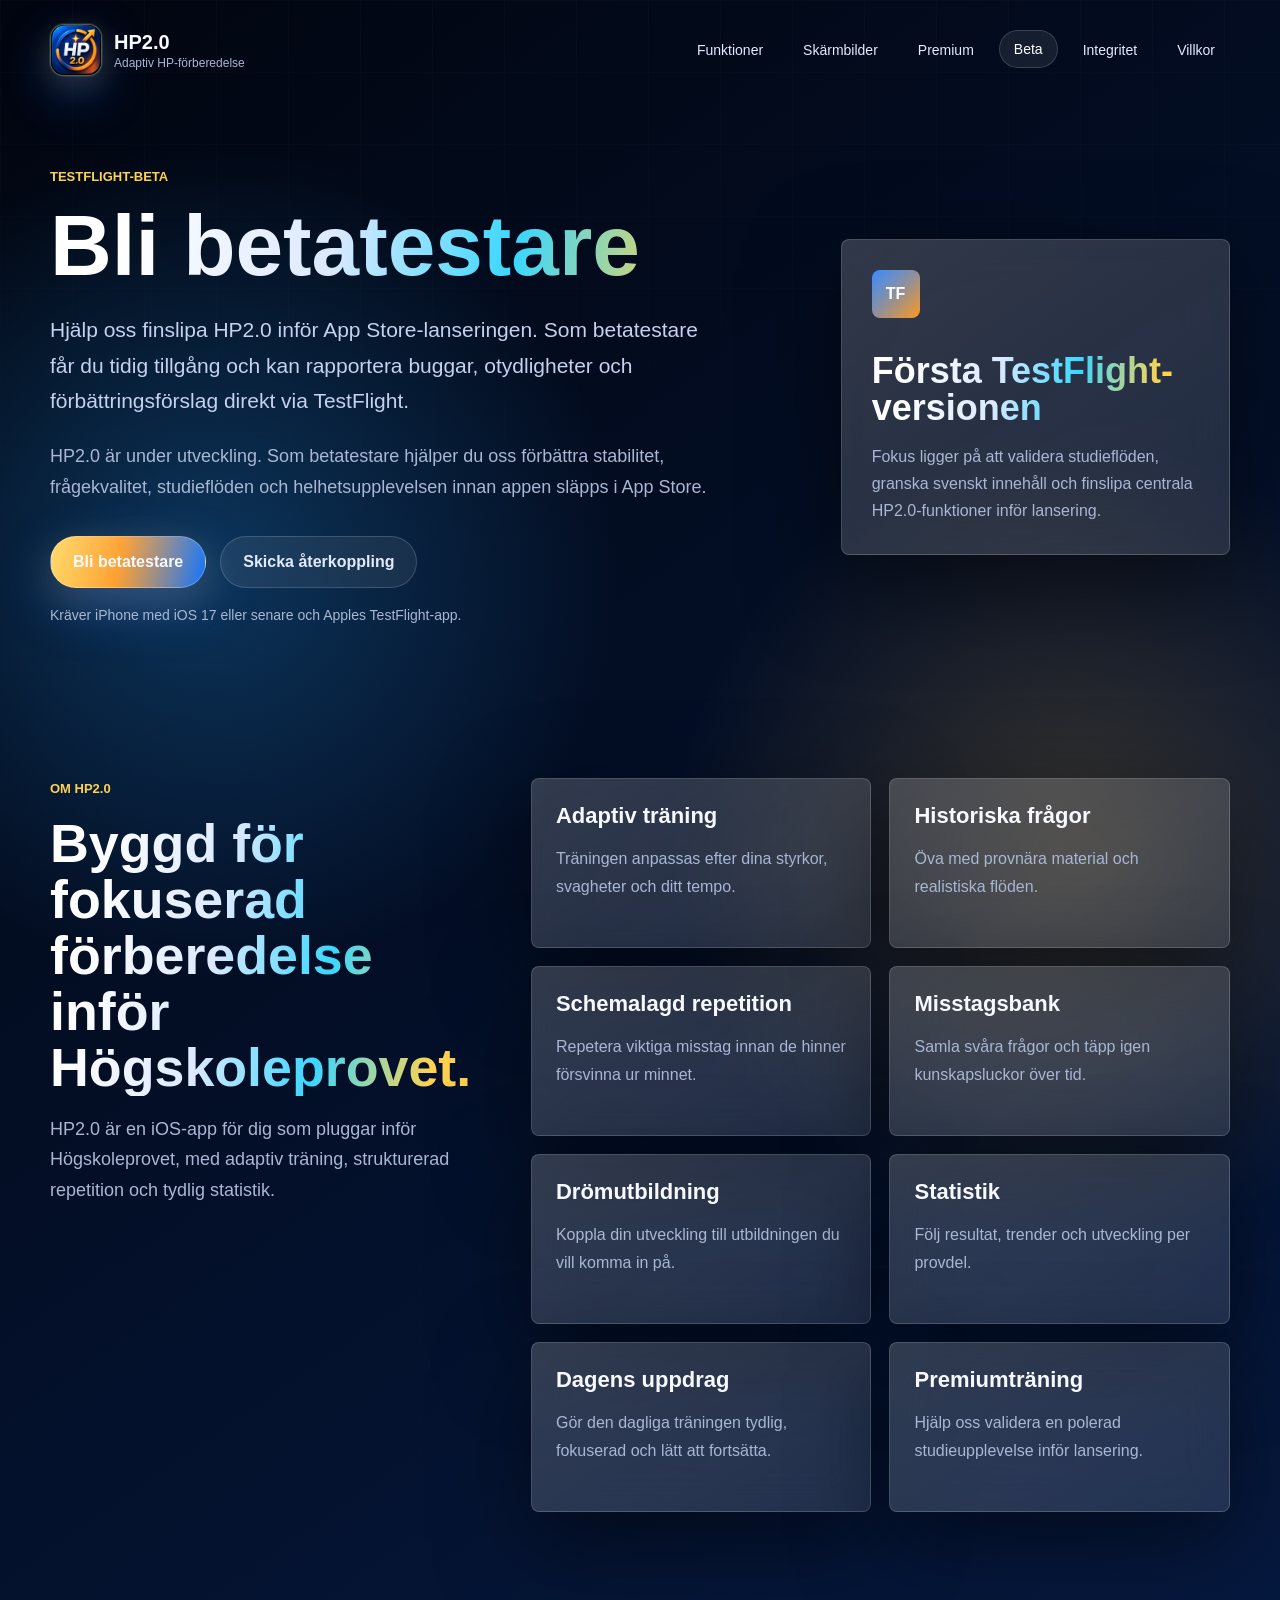
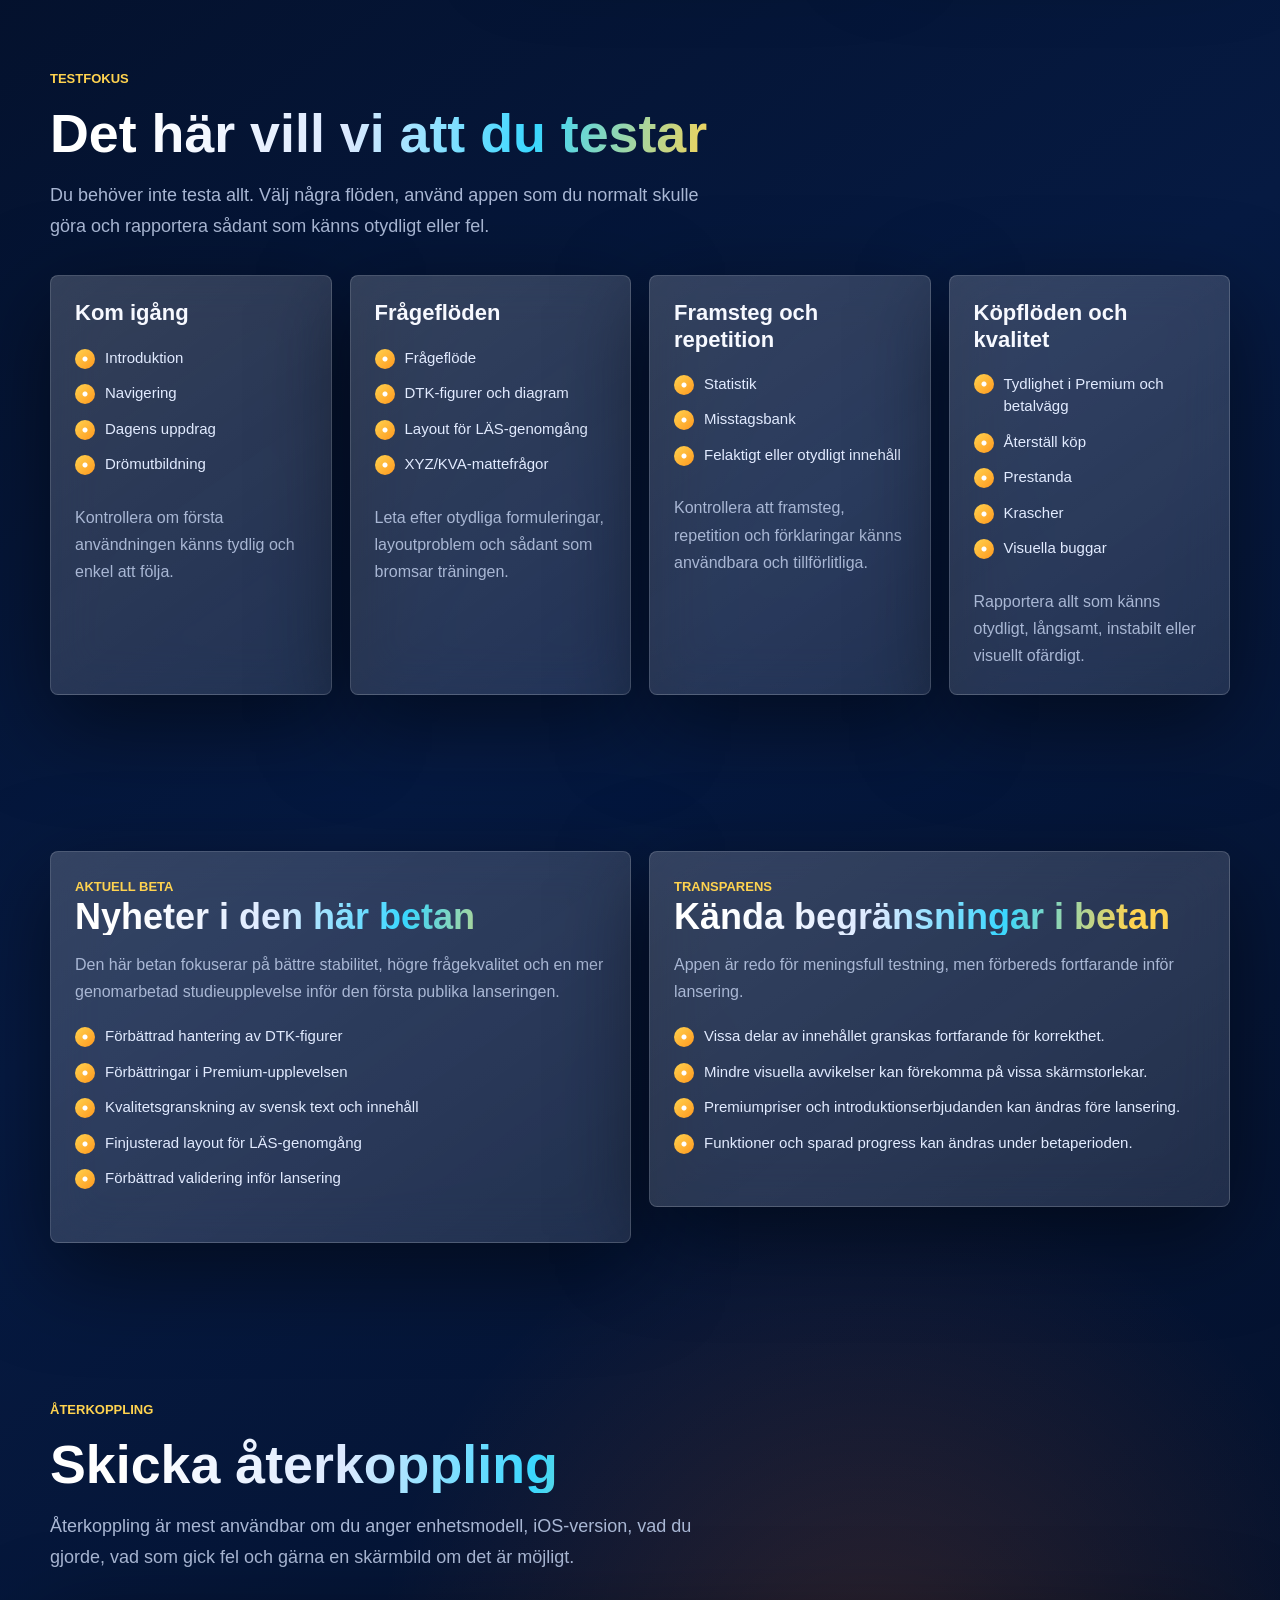
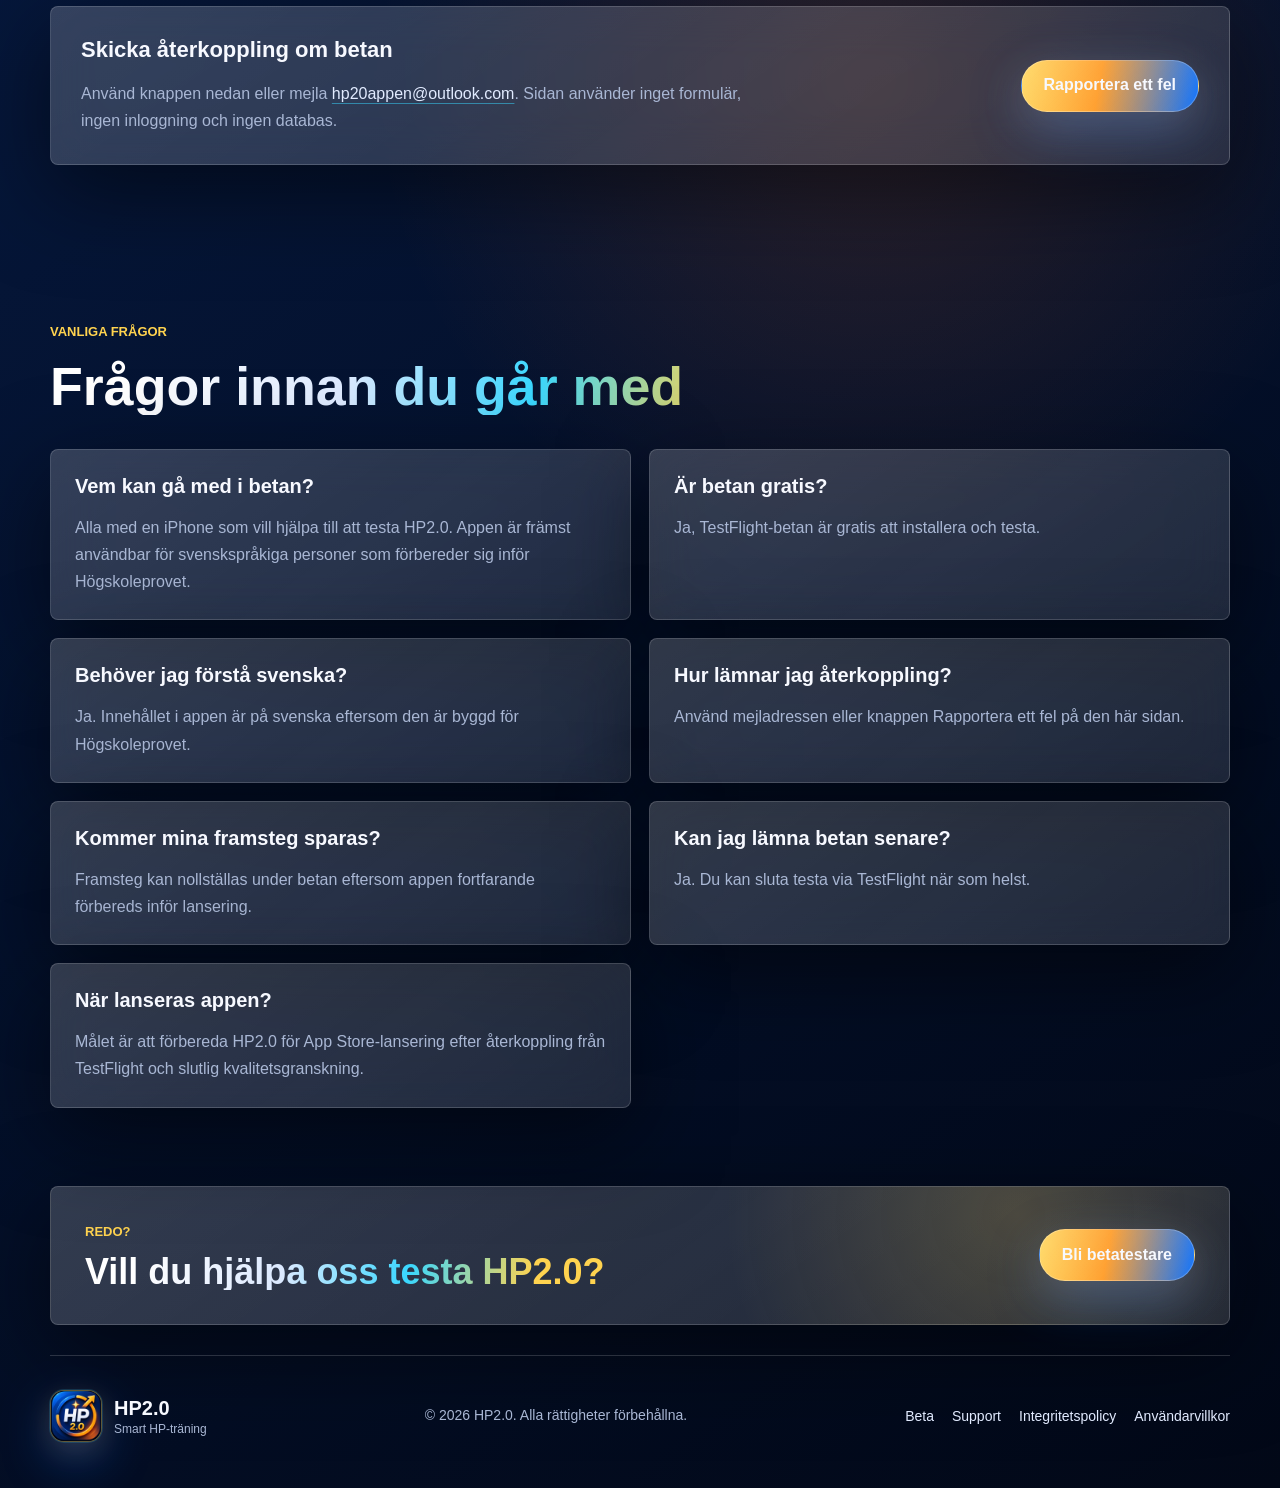
==== commit f0e0cb1b: "Add TestFlight beta CTA and mobile responsiveness" ====
--- a/beta.html
+++ b/beta.html
@@ -27,6 +27,18 @@
       </span>
     </a>
 
+    <details class="mobile-nav">
+      <summary>Meny</summary>
+      <nav class="mobile-nav-links" aria-label="Primär navigering">
+        <a href="./index.html#features">Funktioner</a>
+        <a href="./index.html#screens">Skärmbilder</a>
+        <a href="./index.html#premium">Premium</a>
+        <a aria-current="page" href="./beta.html">Beta</a>
+        <a href="./privacy.html">Integritet</a>
+        <a href="./terms.html">Villkor</a>
+      </nav>
+    </details>
+
     <nav class="nav-links" aria-label="Primär navigering">
       <a href="./index.html#features">Funktioner</a>
       <a href="./index.html#screens">Skärmbilder</a>
@@ -43,7 +55,7 @@
         <p class="eyebrow">TestFlight-beta</p>
         <h1>Bli betatestare</h1>
         <p class="hero-lede">
-          Hjälp oss forma framtiden för HP2.0 genom att testa nya funktioner före lansering.
+          Hjälp oss finslipa HP2.0 inför App Store-lanseringen. Som betatestare får du tidig tillgång och kan rapportera buggar, otydligheter och förbättringsförslag direkt via TestFlight.
         </p>
         <p>
           HP2.0 är under utveckling. Som betatestare hjälper du oss förbättra
@@ -52,11 +64,10 @@
         </p>
 
         <div class="hero-actions" aria-label="Åtgärder för betatestare">
-          <!-- TODO: Ersätt med publik TestFlight-länk -->
-          <a class="button button-primary" href="#" aria-disabled="true" title="Publik TestFlight-länk kommer snart">Gå med i TestFlight</a>
+          <a class="button button-primary" href="https://testflight.apple.com/join/qPnSafTW" target="_blank" rel="noopener noreferrer">Bli betatestare</a>
           <a class="button button-ghost" href="#feedback">Skicka återkoppling</a>
         </div>
-        <p class="placeholder-note">Den publika TestFlight-länken läggs till här när betan öppnar.</p>
+        <p class="placeholder-note">Kräver iPhone med iOS 17 eller senare och Apples TestFlight-app.</p>
       </div>
 
       <aside class="glass-card beta-status-card" aria-label="Betastatus">
@@ -224,8 +235,7 @@
         <p class="eyebrow">Redo?</p>
         <h2>Vill du hjälpa oss testa HP2.0?</h2>
       </div>
-      <!-- TODO: Ersätt med publik TestFlight-länk -->
-      <a class="button button-primary" href="#" aria-disabled="true" title="Publik TestFlight-länk kommer snart">Bli betatestare</a>
+      <a class="button button-primary" href="https://testflight.apple.com/join/qPnSafTW" target="_blank" rel="noopener noreferrer">Bli betatestare</a>
     </section>
   </main>
 
--- a/style.css
+++ b/style.css
@@ -79,6 +79,70 @@
   padding: 24px 0 34px;
 }
 
+.mobile-nav {
+  display: none;
+  margin-left: auto;
+  position: relative;
+}
+
+.mobile-nav summary {
+  display: inline-flex;
+  min-height: 44px;
+  align-items: center;
+  justify-content: center;
+  border: 1px solid var(--stroke);
+  border-radius: 999px;
+  padding: 10px 14px;
+  list-style: none;
+  color: var(--soft);
+  font-size: 14px;
+  font-weight: 800;
+  cursor: pointer;
+  background: rgba(255, 255, 255, 0.07);
+}
+
+.mobile-nav summary::-webkit-details-marker {
+  display: none;
+}
+
+.mobile-nav[open] summary {
+  border-color: var(--stroke-strong);
+  background: rgba(255, 255, 255, 0.11);
+}
+
+.mobile-nav-links {
+  position: absolute;
+  top: calc(100% + 10px);
+  right: 0;
+  z-index: 20;
+  display: grid;
+  min-width: 220px;
+  gap: 8px;
+  padding: 12px;
+  border: 1px solid var(--stroke);
+  border-radius: 18px;
+  background: rgba(4, 10, 24, 0.96);
+  box-shadow: var(--shadow);
+}
+
+.mobile-nav-links a {
+  display: flex;
+  min-height: 44px;
+  align-items: center;
+  border-radius: 12px;
+  padding: 10px 12px;
+  color: var(--soft);
+  font-size: 14px;
+  font-weight: 700;
+}
+
+.mobile-nav-links a:hover,
+.mobile-nav-links a:focus-visible,
+.mobile-nav-links a[aria-current="page"] {
+  background: rgba(255, 255, 255, 0.08);
+  color: white;
+}
+
 .brand {
   display: inline-flex;
   align-items: center;
@@ -174,12 +238,12 @@
 
 h1 {
   max-width: 760px;
-  font-size: 86px;
+  font-size: clamp(3.6rem, 7vw, 5.35rem);
   line-height: 0.98;
 }
 
 h2 {
-  font-size: 54px;
+  font-size: clamp(2.2rem, 4.2vw, 3.375rem);
   line-height: 1.04;
 }
 
@@ -205,6 +269,14 @@
   font-size: 21px;
 }
 
+.hero-beta-copy {
+  max-width: 680px;
+  margin: 14px 0 0;
+  color: var(--soft);
+  font-size: 17px;
+  font-weight: 700;
+}
+
 .hero-actions {
   display: flex;
   flex-wrap: wrap;
@@ -220,6 +292,8 @@
   border-radius: 999px;
   padding: 15px 22px;
   font-weight: 800;
+  text-align: center;
+  line-height: 1.15;
   transition: transform 180ms ease, border-color 180ms ease, box-shadow 180ms ease, background 180ms ease;
 }
 
@@ -1137,11 +1211,17 @@
   }
 
   .nav-links {
-    justify-content: flex-start;
-  }
-
-  .nav-links a {
-    padding: 9px 11px;
+    display: none;
+  }
+
+  .mobile-nav {
+    display: block;
+  }
+
+  .mobile-nav-links {
+    left: 0;
+    right: auto;
+    width: min(320px, calc(100vw - 28px));
   }
 
   h1 {
@@ -1159,6 +1239,10 @@
 
   .hero-lede {
     font-size: 18px;
+  }
+
+  .hero-beta-copy {
+    font-size: 16px;
   }
 
   .hero-actions,
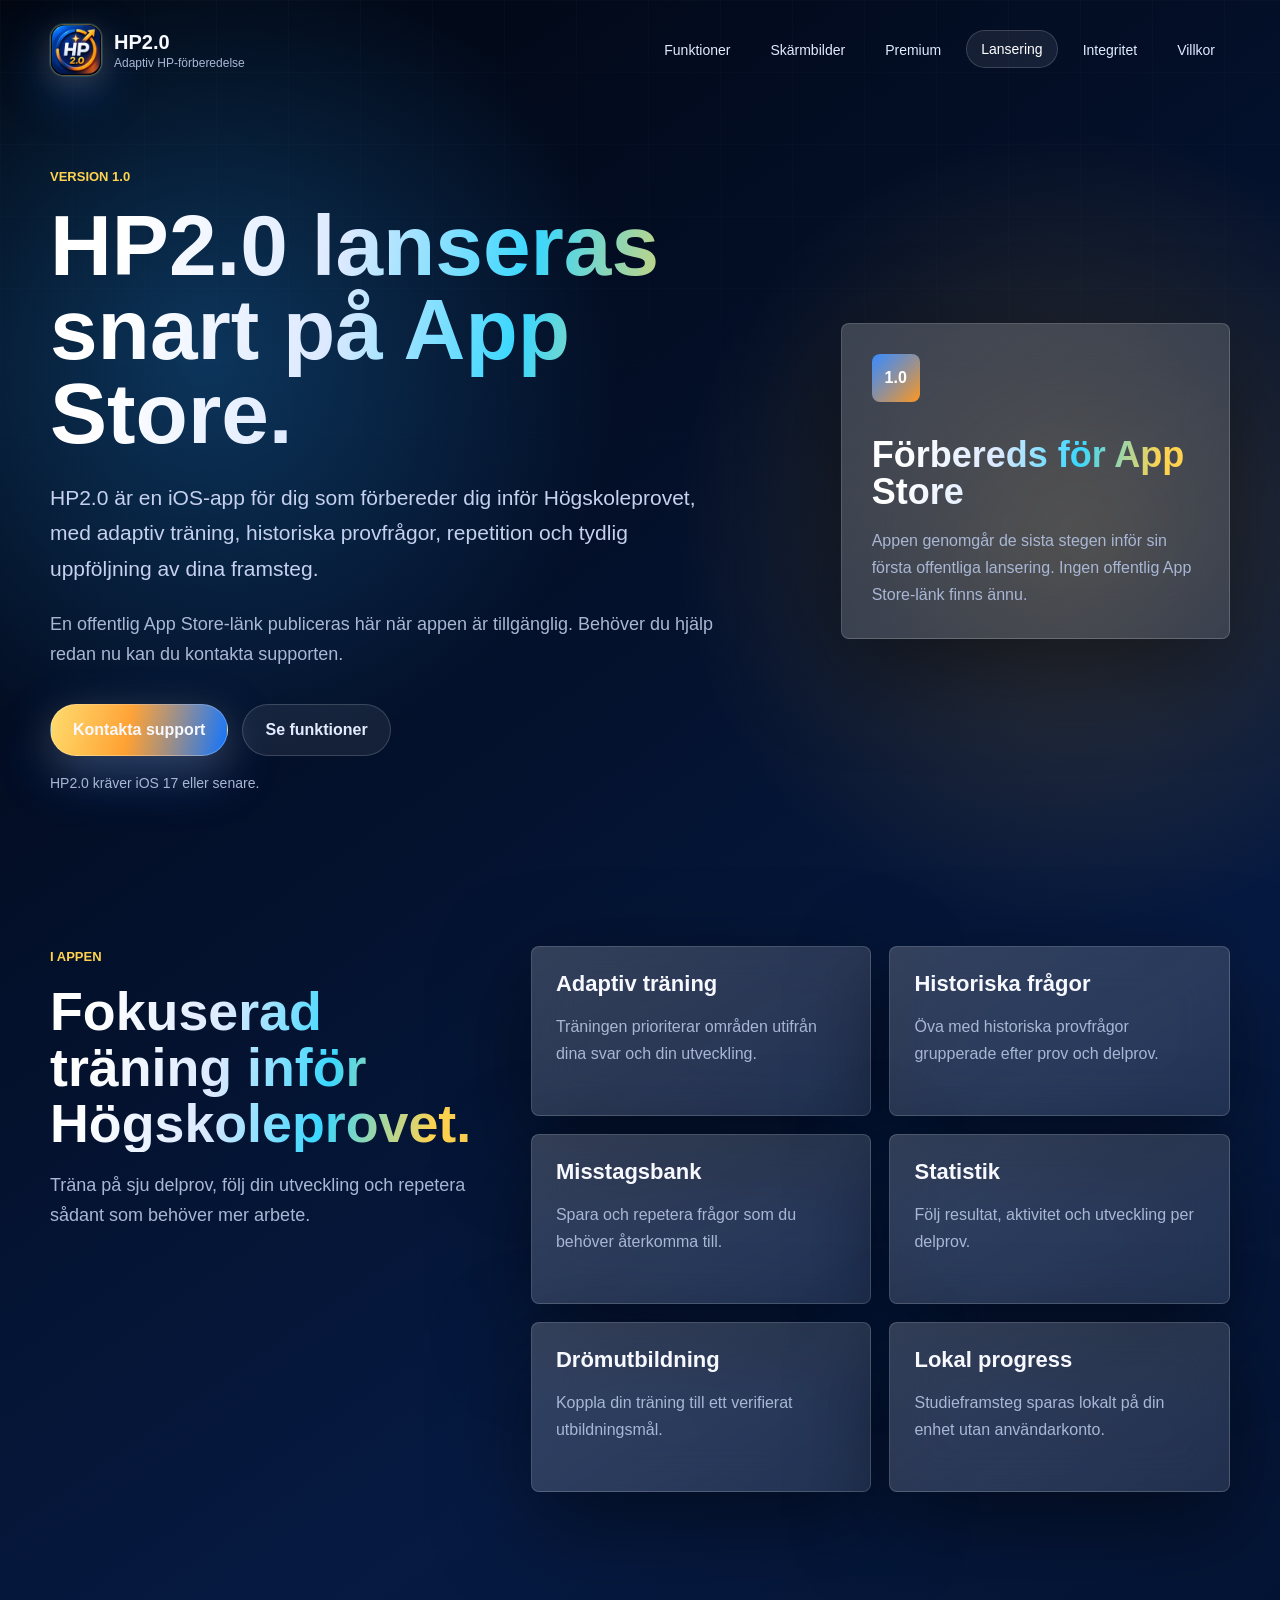
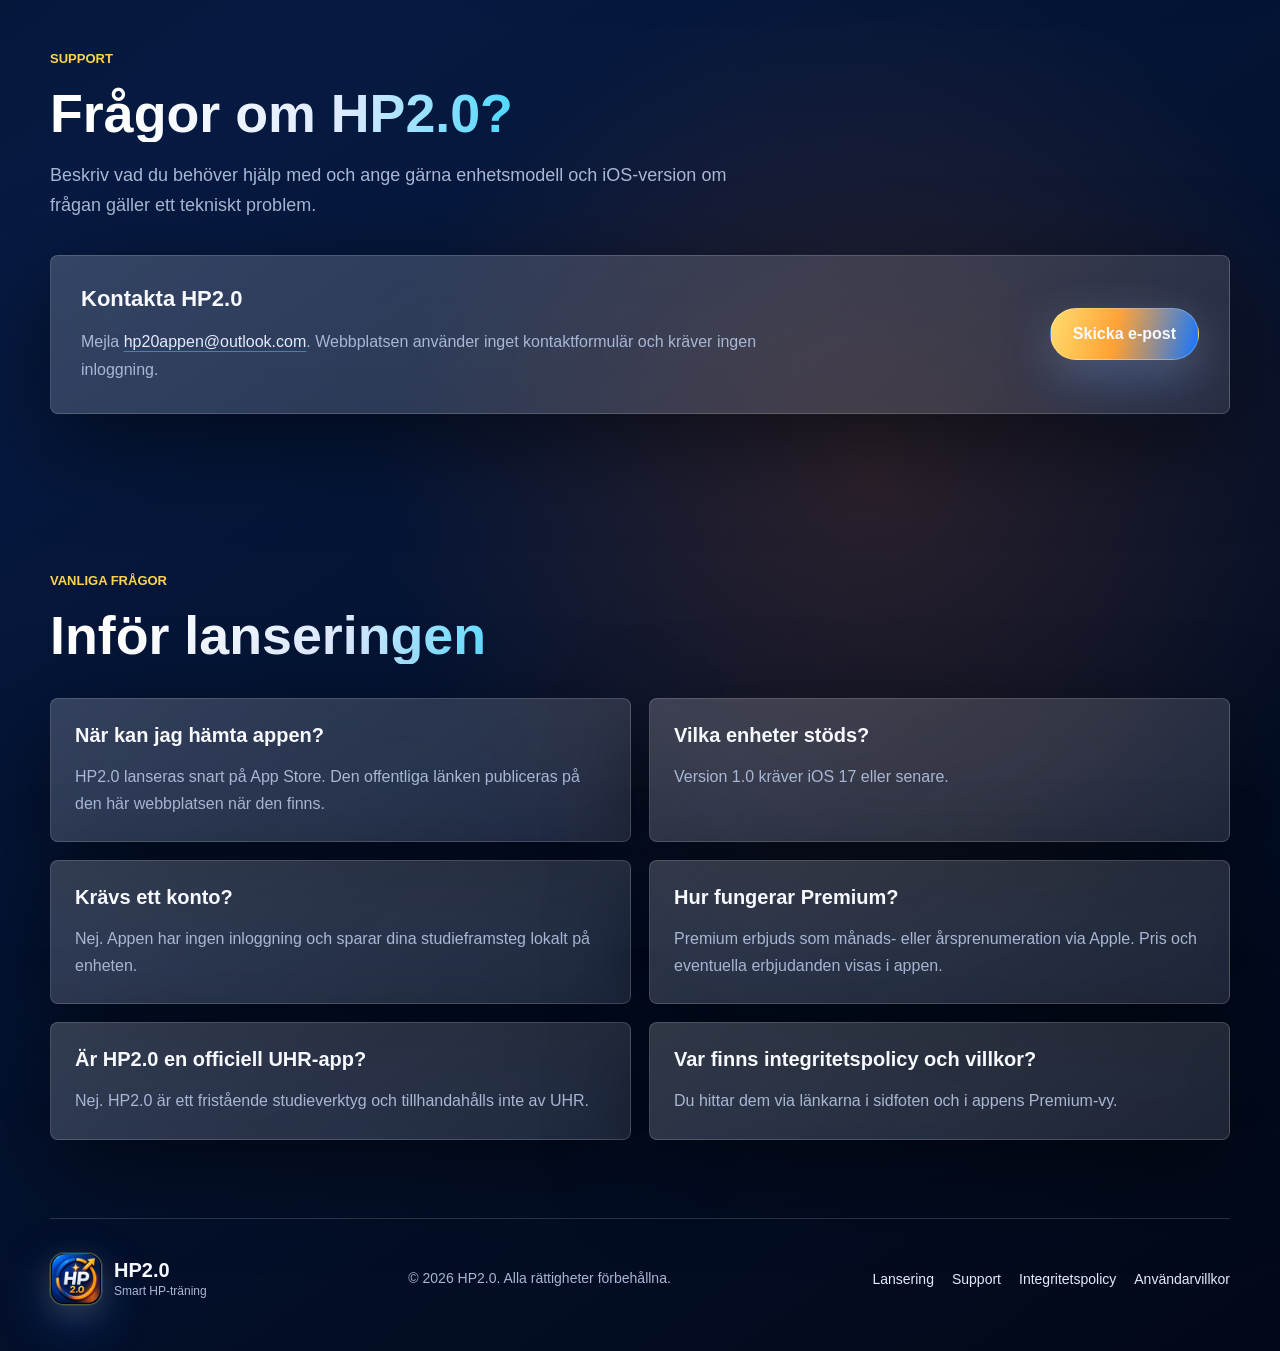
==== commit 5e3e4b8d: "Prepare HP2.0 website and legal pages for App Store release" ====
--- a/beta.html
+++ b/beta.html
@@ -3,16 +3,16 @@
 <head>
   <meta charset="UTF-8" />
   <meta name="viewport" content="width=device-width, initial-scale=1.0" />
-  <meta name="description" content="Bli betatestare för HP2.0 och hjälp oss förbättra Sveriges nya app för Högskoleprovet innan lanseringen." />
-  <meta property="og:title" content="HP2.0 – Betatest" />
-  <meta property="og:description" content="Bli betatestare för HP2.0 och hjälp oss förbättra Sveriges nya app för Högskoleprovet innan lanseringen." />
+  <meta name="description" content="Lanseringsinformation och support för HP2.0, en iOS-app för förberedelse inför Högskoleprovet." />
+  <meta property="og:title" content="HP2.0 – Lansering" />
+  <meta property="og:description" content="HP2.0 lanseras snart på App Store." />
   <meta property="og:type" content="website" />
   <meta property="og:url" content="https://silviasliwa.github.io/hp20-website/beta.html" />
   <meta property="og:image" content="https://silviasliwa.github.io/hp20-website/app-icon.jpg" />
   <meta name="twitter:card" content="summary" />
-  <meta name="twitter:title" content="HP2.0 – Betatest" />
-  <meta name="twitter:description" content="Bli betatestare för HP2.0 och hjälp oss förbättra Sveriges nya app för Högskoleprovet innan lanseringen." />
-  <title>HP2.0 – Betatest</title>
+  <meta name="twitter:title" content="HP2.0 – Lansering" />
+  <meta name="twitter:description" content="HP2.0 lanseras snart på App Store." />
+  <title>Lansering och support | HP2.0</title>
   <link rel="icon" href="./app-icon.jpg" type="image/jpeg" />
   <link rel="apple-touch-icon" href="./app-icon.jpg" />
   <link rel="stylesheet" href="./style.css" />
@@ -33,7 +33,7 @@
         <a href="./index.html#features">Funktioner</a>
         <a href="./index.html#screens">Skärmbilder</a>
         <a href="./index.html#premium">Premium</a>
-        <a aria-current="page" href="./beta.html">Beta</a>
+        <a aria-current="page" href="./beta.html">Lansering</a>
         <a href="./privacy.html">Integritet</a>
         <a href="./terms.html">Villkor</a>
       </nav>
@@ -43,7 +43,7 @@
       <a href="./index.html#features">Funktioner</a>
       <a href="./index.html#screens">Skärmbilder</a>
       <a href="./index.html#premium">Premium</a>
-      <a aria-current="page" href="./beta.html">Beta</a>
+      <a aria-current="page" href="./beta.html">Lansering</a>
       <a href="./privacy.html">Integritet</a>
       <a href="./terms.html">Villkor</a>
     </nav>
@@ -52,190 +52,91 @@
   <main class="beta-page">
     <section class="beta-hero section-shell">
       <div class="beta-hero-copy">
-        <p class="eyebrow">TestFlight-beta</p>
-        <h1>Bli betatestare</h1>
+        <p class="eyebrow">Version 1.0</p>
+        <h1>HP2.0 lanseras snart på App Store.</h1>
         <p class="hero-lede">
-          Hjälp oss finslipa HP2.0 inför App Store-lanseringen. Som betatestare får du tidig tillgång och kan rapportera buggar, otydligheter och förbättringsförslag direkt via TestFlight.
+          HP2.0 är en iOS-app för dig som förbereder dig inför Högskoleprovet,
+          med adaptiv träning, historiska provfrågor, repetition och tydlig
+          uppföljning av dina framsteg.
         </p>
         <p>
-          HP2.0 är under utveckling. Som betatestare hjälper du oss förbättra
-          stabilitet, frågekvalitet, studieflöden och helhetsupplevelsen innan
-          appen släpps i App Store.
+          En offentlig App Store-länk publiceras här när appen är tillgänglig.
+          Behöver du hjälp redan nu kan du kontakta supporten.
         </p>
 
-        <div class="hero-actions" aria-label="Åtgärder för betatestare">
-          <a class="button button-primary" href="https://testflight.apple.com/join/qPnSafTW" target="_blank" rel="noopener noreferrer">Bli betatestare</a>
-          <a class="button button-ghost" href="#feedback">Skicka återkoppling</a>
+        <div class="hero-actions" aria-label="Lansering och support">
+          <a class="button button-primary" href="mailto:hp20appen@outlook.com?subject=HP2.0%20Support">Kontakta support</a>
+          <a class="button button-ghost" href="./index.html#features">Se funktioner</a>
         </div>
-        <p class="placeholder-note">Kräver iPhone med iOS 17 eller senare och Apples TestFlight-app.</p>
+        <p class="placeholder-note">HP2.0 kräver iOS 17 eller senare.</p>
       </div>
 
-      <aside class="glass-card beta-status-card" aria-label="Betastatus">
-        <span class="card-icon">TF</span>
-        <h2>Första TestFlight-versionen</h2>
+      <aside class="glass-card beta-status-card" aria-label="Lanseringsstatus">
+        <span class="card-icon">1.0</span>
+        <h2>Förbereds för App Store</h2>
         <p>
-          Fokus ligger på att validera studieflöden, granska svenskt innehåll
-          och finslipa centrala HP2.0-funktioner inför lansering.
+          Appen genomgår de sista stegen inför sin första offentliga lansering.
+          Ingen offentlig App Store-länk finns ännu.
         </p>
       </aside>
     </section>
 
     <section class="section-shell section-block beta-split">
       <div class="section-heading">
-        <p class="eyebrow">Om HP2.0</p>
-        <h2>Byggd för fokuserad förberedelse inför Högskoleprovet.</h2>
+        <p class="eyebrow">I appen</p>
+        <h2>Fokuserad träning inför Högskoleprovet.</h2>
         <p>
-          HP2.0 är en iOS-app för dig som pluggar inför Högskoleprovet, med
-          adaptiv träning, strukturerad repetition och tydlig statistik.
+          Träna på sju delprov, följ din utveckling och repetera
+          sådant som behöver mer arbete.
         </p>
       </div>
 
       <div class="feature-grid beta-feature-grid" aria-label="Funktioner i HP2.0">
-        <article class="glass-card beta-mini-card"><h3>Adaptiv träning</h3><p>Träningen anpassas efter dina styrkor, svagheter och ditt tempo.</p></article>
-        <article class="glass-card beta-mini-card"><h3>Historiska frågor</h3><p>Öva med provnära material och realistiska flöden.</p></article>
-        <article class="glass-card beta-mini-card"><h3>Schemalagd repetition</h3><p>Repetera viktiga misstag innan de hinner försvinna ur minnet.</p></article>
-        <article class="glass-card beta-mini-card"><h3>Misstagsbank</h3><p>Samla svåra frågor och täpp igen kunskapsluckor över tid.</p></article>
-        <article class="glass-card beta-mini-card"><h3>Drömutbildning</h3><p>Koppla din utveckling till utbildningen du vill komma in på.</p></article>
-        <article class="glass-card beta-mini-card"><h3>Statistik</h3><p>Följ resultat, trender och utveckling per provdel.</p></article>
-        <article class="glass-card beta-mini-card"><h3>Dagens uppdrag</h3><p>Gör den dagliga träningen tydlig, fokuserad och lätt att fortsätta.</p></article>
-        <article class="glass-card beta-mini-card"><h3>Premiumträning</h3><p>Hjälp oss validera en polerad studieupplevelse inför lansering.</p></article>
+        <article class="glass-card beta-mini-card"><h3>Adaptiv träning</h3><p>Träningen prioriterar områden utifrån dina svar och din utveckling.</p></article>
+        <article class="glass-card beta-mini-card"><h3>Historiska frågor</h3><p>Öva med historiska provfrågor grupperade efter prov och delprov.</p></article>
+        <article class="glass-card beta-mini-card"><h3>Misstagsbank</h3><p>Spara och repetera frågor som du behöver återkomma till.</p></article>
+        <article class="glass-card beta-mini-card"><h3>Statistik</h3><p>Följ resultat, aktivitet och utveckling per delprov.</p></article>
+        <article class="glass-card beta-mini-card"><h3>Drömutbildning</h3><p>Koppla din träning till ett verifierat utbildningsmål.</p></article>
+        <article class="glass-card beta-mini-card"><h3>Lokal progress</h3><p>Studieframsteg sparas lokalt på din enhet utan användarkonto.</p></article>
       </div>
     </section>
 
-    <section class="section-shell section-block">
+    <section id="support" class="section-shell section-block beta-feedback">
       <div class="section-heading">
-        <p class="eyebrow">Testfokus</p>
-        <h2>Det här vill vi att du testar</h2>
+        <p class="eyebrow">Support</p>
+        <h2>Frågor om HP2.0?</h2>
         <p>
-          Du behöver inte testa allt. Välj några flöden, använd appen som du
-          normalt skulle göra och rapportera sådant som känns otydligt eller fel.
-        </p>
-      </div>
-
-      <div class="beta-test-grid">
-        <article class="glass-card beta-test-card">
-          <h3>Kom igång</h3>
-          <ul class="check-list beta-check-list">
-            <li>Introduktion</li>
-            <li>Navigering</li>
-            <li>Dagens uppdrag</li>
-            <li>Drömutbildning</li>
-          </ul>
-          <p>Kontrollera om första användningen känns tydlig och enkel att följa.</p>
-        </article>
-
-        <article class="glass-card beta-test-card">
-          <h3>Frågeflöden</h3>
-          <ul class="check-list beta-check-list">
-            <li>Frågeflöde</li>
-            <li>DTK-figurer och diagram</li>
-            <li>Layout för LÄS-genomgång</li>
-            <li>XYZ/KVA-mattefrågor</li>
-          </ul>
-          <p>Leta efter otydliga formuleringar, layoutproblem och sådant som bromsar träningen.</p>
-        </article>
-
-        <article class="glass-card beta-test-card">
-          <h3>Framsteg och repetition</h3>
-          <ul class="check-list beta-check-list">
-            <li>Statistik</li>
-            <li>Misstagsbank</li>
-            <li>Felaktigt eller otydligt innehåll</li>
-          </ul>
-          <p>Kontrollera att framsteg, repetition och förklaringar känns användbara och tillförlitliga.</p>
-        </article>
-
-        <article class="glass-card beta-test-card">
-          <h3>Köpflöden och kvalitet</h3>
-          <ul class="check-list beta-check-list">
-            <li>Tydlighet i Premium och betalvägg</li>
-            <li>Återställ köp</li>
-            <li>Prestanda</li>
-            <li>Krascher</li>
-            <li>Visuella buggar</li>
-          </ul>
-          <p>Rapportera allt som känns otydligt, långsamt, instabilt eller visuellt ofärdigt.</p>
-        </article>
-      </div>
-    </section>
-
-    <section class="section-shell section-block beta-info-grid">
-      <article class="glass-card beta-info-card">
-        <p class="eyebrow">Aktuell beta</p>
-        <h2>Nyheter i den här betan</h2>
-        <p>
-          Den här betan fokuserar på bättre stabilitet, högre frågekvalitet och
-          en mer genomarbetad studieupplevelse inför den första publika lanseringen.
-        </p>
-        <ul class="check-list beta-check-list">
-          <li>Förbättrad hantering av DTK-figurer</li>
-          <li>Förbättringar i Premium-upplevelsen</li>
-          <li>Kvalitetsgranskning av svensk text och innehåll</li>
-          <li>Finjusterad layout för LÄS-genomgång</li>
-          <li>Förbättrad validering inför lansering</li>
-        </ul>
-      </article>
-
-      <article class="glass-card beta-info-card">
-        <p class="eyebrow">Transparens</p>
-        <h2>Kända begränsningar i betan</h2>
-        <p>
-          Appen är redo för meningsfull testning, men förbereds fortfarande inför lansering.
-        </p>
-        <ul class="check-list beta-check-list">
-          <li>Vissa delar av innehållet granskas fortfarande för korrekthet.</li>
-          <li>Mindre visuella avvikelser kan förekomma på vissa skärmstorlekar.</li>
-          <li>Premiumpriser och introduktionserbjudanden kan ändras före lansering.</li>
-          <li>Funktioner och sparad progress kan ändras under betaperioden.</li>
-        </ul>
-      </article>
-    </section>
-
-    <section id="feedback" class="section-shell section-block beta-feedback">
-      <div class="section-heading">
-        <p class="eyebrow">Återkoppling</p>
-        <h2>Skicka återkoppling</h2>
-        <p>
-          Återkoppling är mest användbar om du anger enhetsmodell, iOS-version, vad
-          du gjorde, vad som gick fel och gärna en skärmbild om det är möjligt.
+          Beskriv vad du behöver hjälp med och ange gärna enhetsmodell och
+          iOS-version om frågan gäller ett tekniskt problem.
         </p>
       </div>
 
       <article class="glass-card beta-feedback-card">
         <div>
-          <h3>Skicka återkoppling om betan</h3>
+          <h3>Kontakta HP2.0</h3>
           <p>
-            Använd knappen nedan eller mejla <a href="mailto:hp20appen@outlook.com">hp20appen@outlook.com</a>.
-            Sidan använder inget formulär, ingen inloggning och ingen databas.
+            Mejla <a href="mailto:hp20appen@outlook.com">hp20appen@outlook.com</a>.
+            Webbplatsen använder inget kontaktformulär och kräver ingen inloggning.
           </p>
         </div>
-        <a class="button button-primary" href="mailto:hp20appen@outlook.com?subject=HP2.0%20Beta%20Feedback">Rapportera ett fel</a>
+        <a class="button button-primary" href="mailto:hp20appen@outlook.com?subject=HP2.0%20Support">Skicka e-post</a>
       </article>
     </section>
 
     <section class="section-shell section-block">
       <div class="section-heading">
         <p class="eyebrow">Vanliga frågor</p>
-        <h2>Frågor innan du går med</h2>
+        <h2>Inför lanseringen</h2>
       </div>
 
       <div class="faq-grid">
-        <article class="glass-card faq-card"><h3>Vem kan gå med i betan?</h3><p>Alla med en iPhone som vill hjälpa till att testa HP2.0. Appen är främst användbar för svenskspråkiga personer som förbereder sig inför Högskoleprovet.</p></article>
-        <article class="glass-card faq-card"><h3>Är betan gratis?</h3><p>Ja, TestFlight-betan är gratis att installera och testa.</p></article>
-        <article class="glass-card faq-card"><h3>Behöver jag förstå svenska?</h3><p>Ja. Innehållet i appen är på svenska eftersom den är byggd för Högskoleprovet.</p></article>
-        <article class="glass-card faq-card"><h3>Hur lämnar jag återkoppling?</h3><p>Använd mejladressen eller knappen Rapportera ett fel på den här sidan.</p></article>
-        <article class="glass-card faq-card"><h3>Kommer mina framsteg sparas?</h3><p>Framsteg kan nollställas under betan eftersom appen fortfarande förbereds inför lansering.</p></article>
-        <article class="glass-card faq-card"><h3>Kan jag lämna betan senare?</h3><p>Ja. Du kan sluta testa via TestFlight när som helst.</p></article>
-        <article class="glass-card faq-card"><h3>När lanseras appen?</h3><p>Målet är att förbereda HP2.0 för App Store-lansering efter återkoppling från TestFlight och slutlig kvalitetsgranskning.</p></article>
+        <article class="glass-card faq-card"><h3>När kan jag hämta appen?</h3><p>HP2.0 lanseras snart på App Store. Den offentliga länken publiceras på den här webbplatsen när den finns.</p></article>
+        <article class="glass-card faq-card"><h3>Vilka enheter stöds?</h3><p>Version 1.0 kräver iOS 17 eller senare.</p></article>
+        <article class="glass-card faq-card"><h3>Krävs ett konto?</h3><p>Nej. Appen har ingen inloggning och sparar dina studieframsteg lokalt på enheten.</p></article>
+        <article class="glass-card faq-card"><h3>Hur fungerar Premium?</h3><p>Premium erbjuds som månads- eller årsprenumeration via Apple. Pris och eventuella erbjudanden visas i appen.</p></article>
+        <article class="glass-card faq-card"><h3>Är HP2.0 en officiell UHR-app?</h3><p>Nej. HP2.0 är ett fristående studieverktyg och tillhandahålls inte av UHR.</p></article>
+        <article class="glass-card faq-card"><h3>Var finns integritetspolicy och villkor?</h3><p>Du hittar dem via länkarna i sidfoten och i appens Premium-vy.</p></article>
       </div>
-    </section>
-
-    <section class="section-shell section-block beta-final-cta">
-      <div>
-        <p class="eyebrow">Redo?</p>
-        <h2>Vill du hjälpa oss testa HP2.0?</h2>
-      </div>
-      <a class="button button-primary" href="https://testflight.apple.com/join/qPnSafTW" target="_blank" rel="noopener noreferrer">Bli betatestare</a>
     </section>
   </main>
 
@@ -249,7 +150,7 @@
     </a>
     <p>&copy; 2026 HP2.0. Alla rättigheter förbehållna.</p>
     <nav aria-label="Sidfotslänkar">
-      <a aria-current="page" href="./beta.html">Beta</a>
+      <a aria-current="page" href="./beta.html">Lansering</a>
       <a href="mailto:hp20appen@outlook.com">Support</a>
       <a href="./privacy.html">Integritetspolicy</a>
       <a href="./terms.html">Användarvillkor</a>
--- a/style.css
+++ b/style.css
@@ -81,66 +81,6 @@
 
 .mobile-nav {
   display: none;
-  margin-left: auto;
-  position: relative;
-}
-
-.mobile-nav summary {
-  display: inline-flex;
-  min-height: 44px;
-  align-items: center;
-  justify-content: center;
-  border: 1px solid var(--stroke);
-  border-radius: 999px;
-  padding: 10px 14px;
-  list-style: none;
-  color: var(--soft);
-  font-size: 14px;
-  font-weight: 800;
-  cursor: pointer;
-  background: rgba(255, 255, 255, 0.07);
-}
-
-.mobile-nav summary::-webkit-details-marker {
-  display: none;
-}
-
-.mobile-nav[open] summary {
-  border-color: var(--stroke-strong);
-  background: rgba(255, 255, 255, 0.11);
-}
-
-.mobile-nav-links {
-  position: absolute;
-  top: calc(100% + 10px);
-  right: 0;
-  z-index: 20;
-  display: grid;
-  min-width: 220px;
-  gap: 8px;
-  padding: 12px;
-  border: 1px solid var(--stroke);
-  border-radius: 18px;
-  background: rgba(4, 10, 24, 0.96);
-  box-shadow: var(--shadow);
-}
-
-.mobile-nav-links a {
-  display: flex;
-  min-height: 44px;
-  align-items: center;
-  border-radius: 12px;
-  padding: 10px 12px;
-  color: var(--soft);
-  font-size: 14px;
-  font-weight: 700;
-}
-
-.mobile-nav-links a:hover,
-.mobile-nav-links a:focus-visible,
-.mobile-nav-links a[aria-current="page"] {
-  background: rgba(255, 255, 255, 0.08);
-  color: white;
 }
 
 .brand {
@@ -1157,43 +1097,50 @@
 }
 
 @media (max-width: 1020px) {
-  .hero,
-  .split-section,
-  .pricing-section,
-  .beta-hero,
-  .beta-split,
-  .beta-info-grid {
-    grid-template-columns: 1fr;
+  .section-block {
+    padding: 60px 0;
   }
 
   .hero {
-    gap: 24px;
-    padding-top: 24px;
+    gap: 28px;
+    min-height: 0;
+    padding: 28px 0 52px;
   }
 
   .hero-device {
-    min-height: 560px;
-  }
-
-  .feature-grid {
-    grid-template-columns: repeat(2, 1fr);
-  }
-
-  .beta-test-grid {
-    grid-template-columns: repeat(2, 1fr);
-  }
-
-  .site-footer {
-    grid-template-columns: 1fr;
-    justify-items: start;
-  }
-
-  .site-footer p {
-    text-align: left;
-  }
-
-  .site-footer nav {
-    justify-content: flex-start;
+    min-height: 0;
+  }
+
+  .feature-grid,
+  .screenshot-grid,
+  .beta-feature-grid,
+  .beta-test-grid,
+  .beta-info-grid,
+  .faq-grid {
+    gap: 14px;
+  }
+
+  .feature-card,
+  .beta-mini-card,
+  .beta-test-card,
+  .beta-info-card,
+  .faq-card,
+  .pricing-card,
+  .beta-feedback-card,
+  .beta-final-cta,
+  .legal-card,
+  .screenshot-card {
+    padding: 20px;
+  }
+
+  .card-icon {
+    width: 42px;
+    height: 42px;
+    margin-bottom: 22px;
+  }
+
+  .price {
+    font-size: 56px;
   }
 }
 
@@ -1201,67 +1148,308 @@
   .site-header,
   .site-footer,
   .section-shell {
-    width: min(calc(100% - 28px), var(--max-width));
+    width: min(calc(100% - 20px), var(--max-width));
   }
 
   .site-header {
-    align-items: flex-start;
-    flex-direction: column;
-    padding-bottom: 18px;
+    align-items: center;
+    flex-wrap: wrap;
+    gap: 12px 14px;
+    padding: 18px 0 26px;
   }
 
   .nav-links {
-    display: none;
-  }
-
-  .mobile-nav {
-    display: block;
-  }
-
-  .mobile-nav-links {
-    left: 0;
-    right: auto;
-    width: min(320px, calc(100vw - 28px));
+    gap: 6px;
+  }
+
+  .nav-links a {
+    padding: 8px 10px;
+    font-size: 12px;
+  }
+
+  .brand {
+    gap: 10px;
+  }
+
+  .brand-mark {
+    width: 44px;
+    height: 44px;
+  }
+
+  .brand strong {
+    font-size: 17px;
+  }
+
+  .brand small {
+    font-size: 11px;
   }
 
   h1 {
-    font-size: 54px;
+    font-size: clamp(2.4rem, 8vw, 3.2rem);
   }
 
   h2 {
-    font-size: 40px;
+    font-size: clamp(1.9rem, 6vw, 2.6rem);
   }
 
   .hero {
-    min-height: auto;
-    padding-bottom: 42px;
+    grid-template-columns: minmax(0, 1.16fr) minmax(0, 0.84fr);
+    gap: 16px;
+    padding: 14px 0 36px;
   }
 
   .hero-lede {
-    font-size: 18px;
+    margin-top: 18px;
+    font-size: 16px;
   }
 
   .hero-beta-copy {
-    font-size: 16px;
-  }
-
-  .hero-actions,
+    font-size: 14px;
+  }
+
+  .hero-actions {
+    gap: 10px;
+    margin: 22px 0;
+  }
+
   .button {
-    width: 100%;
-  }
-
-  .hero-metrics,
+    min-height: 44px;
+    padding: 11px 16px;
+    font-size: 13px;
+  }
+
+  .hero-device {
+    min-height: 0;
+    justify-self: end;
+  }
+
+  .phone-frame {
+    border-radius: 34px;
+    padding: 10px;
+  }
+
+  .phone-main {
+    width: 194px;
+    height: 384px;
+  }
+
+  .phone-left,
+  .phone-right {
+    width: 136px;
+    height: 278px;
+  }
+
+  .phone-left {
+    transform: translate(-122px, 18px) rotate(-8deg);
+  }
+
+  .phone-right {
+    transform: translate(122px, 26px) rotate(8deg);
+  }
+
+  .phone-screen {
+    border-radius: 26px;
+    padding: 34px 12px 12px;
+  }
+
+  .hero-metrics {
+    max-width: none;
+    gap: 8px;
+  }
+
+  .hero-metrics div {
+    padding: 12px;
+  }
+
+  .hero-metrics dt {
+    font-size: 20px;
+  }
+
+  .hero-metrics dd {
+    font-size: 11px;
+  }
+
   .feature-grid,
   .screenshot-grid,
   .beta-feature-grid,
   .beta-test-grid,
+  .beta-info-grid,
   .faq-grid {
+    grid-template-columns: repeat(2, minmax(0, 1fr));
+  }
+
+  .split-section,
+  .pricing-section,
+  .beta-hero,
+  .beta-split {
+    grid-template-columns: minmax(0, 1fr) minmax(0, 1fr);
+  }
+
+  .screenshot-card.tall {
+    transform: translateY(-14px);
+  }
+
+  .split-section {
+    gap: 18px;
+  }
+
+  .section-heading {
+    margin-bottom: 24px;
+  }
+
+  .legal-page h1 {
+    font-size: clamp(2.5rem, 7vw, 3.2rem);
+  }
+
+  .legal-card {
+    padding: 24px;
+  }
+
+  .beta-hero {
+    gap: 18px;
+    padding: 20px 0 40px;
+  }
+
+  .beta-status-card h2,
+  .beta-info-card h2,
+  .beta-final-cta h2 {
+    font-size: clamp(1.8rem, 5vw, 2.4rem);
+  }
+
+  .beta-feedback-card,
+  .beta-final-cta {
+    gap: 18px;
+    align-items: center;
+  }
+
+  .beta-test-card {
+    min-height: auto;
+  }
+
+  .beta-test-card p,
+  .beta-info-card p,
+  .faq-card p,
+  .section-heading p:not(.eyebrow),
+  .pricing-copy p {
+    font-size: 14px;
+  }
+
+  .beta-check-list li {
+    font-size: 13px;
+  }
+
+  .check-list {
+    gap: 10px;
+  }
+
+  .check-list li {
+    padding-left: 24px;
+    font-size: 13px;
+  }
+
+  .check-list li::before {
+    width: 16px;
+    height: 16px;
+  }
+
+  .pricing-card,
+  .beta-status-card,
+  .beta-mini-card,
+  .beta-test-card,
+  .beta-info-card,
+  .faq-card,
+  .screenshot-card {
+    padding: 16px;
+  }
+
+  .price {
+    font-size: 40px;
+  }
+
+  .site-footer {
+    grid-template-columns: auto 1fr auto;
+    gap: 14px;
+    align-items: start;
+    padding: 26px 0 36px;
+  }
+
+  .site-footer p,
+  .site-footer nav a {
+    font-size: 12px;
+  }
+}
+
+@media (max-width: 430px) {
+  .site-header,
+  .site-footer,
+  .section-shell {
+    width: min(calc(100% - 18px), var(--max-width));
+  }
+
+  .site-header {
+    gap: 10px 12px;
+    padding: 16px 0 22px;
+  }
+
+  .brand-mark {
+    width: 40px;
+    height: 40px;
+  }
+
+  .brand strong {
+    font-size: 16px;
+  }
+
+  .brand small {
+    font-size: 10px;
+  }
+
+  .nav-links a {
+    padding: 7px 8px;
+    font-size: 11px;
+  }
+
+  h1 {
+    font-size: clamp(2rem, 7.5vw, 2.8rem);
+  }
+
+  h2 {
+    font-size: clamp(1.6rem, 5.8vw, 2.2rem);
+  }
+
+  .hero {
     grid-template-columns: 1fr;
-  }
-
-  .hero-device {
-    min-height: 520px;
-    overflow: hidden;
+    gap: 14px;
+    padding: 10px 0 30px;
+  }
+
+  .hero-copy {
+    order: 1;
+  }
+
+  .hero-lede {
+    font-size: 15px;
+  }
+
+  .hero-beta-copy {
+    font-size: 13px;
+  }
+
+  .hero-actions {
+    gap: 8px;
+    margin: 18px 0;
+  }
+
+  .button {
+    min-height: 42px;
+    padding: 10px 14px;
+    font-size: 12px;
+  }
+
+  .phone-main {
+    width: 164px;
+    height: 326px;
+    justify-self: center;
   }
 
   .phone-left,
@@ -1269,57 +1457,244 @@
     display: none;
   }
 
-  .phone-main {
-    width: min(292px, calc(100% - 24px));
+  .hero-device {
+    display: flex;
+    min-height: 0;
+    justify-content: center;
+    align-items: flex-start;
+  }
+
+  .phone-frame {
+    position: relative;
+  }
+
+  .phone-screen {
+    padding: 30px 10px 10px;
+    border-radius: 22px;
+  }
+
+  .phone-main .app-render {
+    gap: 9px;
+    font-size: 11px;
+  }
+
+  .hero-metrics dt {
+    font-size: 18px;
+  }
+
+  .hero-metrics dd {
+    font-size: 10px;
+  }
+
+  .feature-grid,
+  .screenshot-grid,
+  .beta-feature-grid,
+  .beta-test-grid,
+  .beta-info-grid,
+  .faq-grid {
+    grid-template-columns: repeat(2, minmax(0, 1fr));
+  }
+
+  .pricing-section {
+    grid-template-columns: minmax(0, 1fr) minmax(0, 1fr);
+    gap: 14px;
   }
 
   .section-block {
     padding: 52px 0;
   }
 
-  .screenshot-card.tall {
-    transform: none;
-  }
-
-  .pricing-section {
-    gap: 22px;
+  .section-heading {
+    margin-bottom: 20px;
+  }
+
+  .feature-card,
+  .beta-mini-card,
+  .beta-test-card,
+  .beta-info-card,
+  .faq-card,
+  .pricing-card,
+  .beta-feedback-card,
+  .beta-final-cta,
+  .legal-card,
+  .screenshot-card {
+    padding: 14px;
+  }
+
+  .feature-card {
+    min-height: 0;
+  }
+
+  .feature-card h3,
+  .beta-mini-card h3,
+  .beta-test-card h3,
+  .beta-info-card h2,
+  .faq-card h3 {
+    font-size: 16px;
+  }
+
+  .feature-card p,
+  .beta-mini-card p,
+  .beta-test-card p,
+  .beta-info-card p,
+  .faq-card p,
+  .section-heading p:not(.eyebrow),
+  .pricing-copy p {
+    font-size: 13px;
+  }
+
+  .card-icon {
+    width: 38px;
+    height: 38px;
+    margin-bottom: 16px;
+  }
+
+  .screenshot-card img {
+    border-radius: 22px;
   }
 
   .price {
-    font-size: 46px;
-  }
-
-  .legal-page h1 {
-    font-size: 52px;
-  }
-
-  .legal-card {
-    padding: 24px;
-  }
-
-  .beta-hero {
-    padding: 34px 0 52px;
+    font-size: 34px;
   }
 
   .beta-status-card h2,
   .beta-info-card h2,
   .beta-final-cta h2 {
-    font-size: 34px;
-  }
-
+    font-size: clamp(1.6rem, 4.8vw, 2.1rem);
+  }
+
+  .beta-test-card {
+    min-height: 0;
+  }
+
+  .check-list {
+    gap: 8px;
+    margin-bottom: 18px;
+  }
+
+  .check-list li,
+  .beta-check-list li {
+    font-size: 12px;
+  }
+
+  .site-footer {
+    gap: 12px;
+    padding: 22px 0 30px;
+  }
+}
+
+@media (max-width: 375px) {
+  .hero {
+    grid-template-columns: 1fr;
+    gap: 12px;
+  }
+
+  .phone-main {
+    width: 148px;
+    height: 294px;
+    justify-self: center;
+  }
+
+  .phone-left,
+  .phone-right {
+    display: none;
+  }
+
+  .hero-metrics {
+    gap: 6px;
+  }
+
+  .hero-metrics div {
+    padding: 10px;
+  }
+}
+
+@media (max-width: 320px) {
+  .site-header,
+  .site-footer,
+  .section-shell {
+    width: min(calc(100% - 12px), var(--max-width));
+  }
+
+  .site-header {
+    gap: 8px 10px;
+    padding: 14px 0 20px;
+  }
+
+  .nav-links {
+    gap: 4px;
+  }
+
+  .nav-links a {
+    padding: 6px 7px;
+    font-size: 10px;
+  }
+
+  h1 {
+    font-size: 2rem;
+  }
+
+  h2 {
+    font-size: 1.55rem;
+  }
+
+  .hero {
+    grid-template-columns: 1fr;
+    gap: 10px;
+  }
+
+  .hero-lede {
+    font-size: 14px;
+  }
+
+  .hero-beta-copy {
+    font-size: 12px;
+  }
+
+  .button {
+    min-height: 40px;
+    padding: 9px 12px;
+    font-size: 11px;
+  }
+
+  .phone-main {
+    width: 134px;
+    height: 266px;
+    justify-self: center;
+  }
+
+  .phone-left,
+  .phone-right {
+    display: none;
+  }
+
+  .feature-grid,
+  .screenshot-grid,
+  .beta-feature-grid,
+  .beta-test-grid,
+  .beta-info-grid,
+  .faq-grid {
+    gap: 10px;
+  }
+
+  .pricing-section,
+  .beta-hero,
+  .beta-split,
+  .split-section {
+    gap: 12px;
+  }
+
+  .feature-card,
+  .beta-mini-card,
+  .beta-test-card,
+  .beta-info-card,
+  .faq-card,
+  .pricing-card,
   .beta-feedback-card,
-  .beta-final-cta {
-    align-items: stretch;
-    flex-direction: column;
-  }
-
-  .beta-feedback-card .button,
-  .beta-final-cta .button {
-    width: 100%;
-  }
-
-  .beta-test-card {
-    min-height: auto;
+  .beta-final-cta,
+  .legal-card,
+  .screenshot-card {
+    padding: 12px;
   }
 }
 
